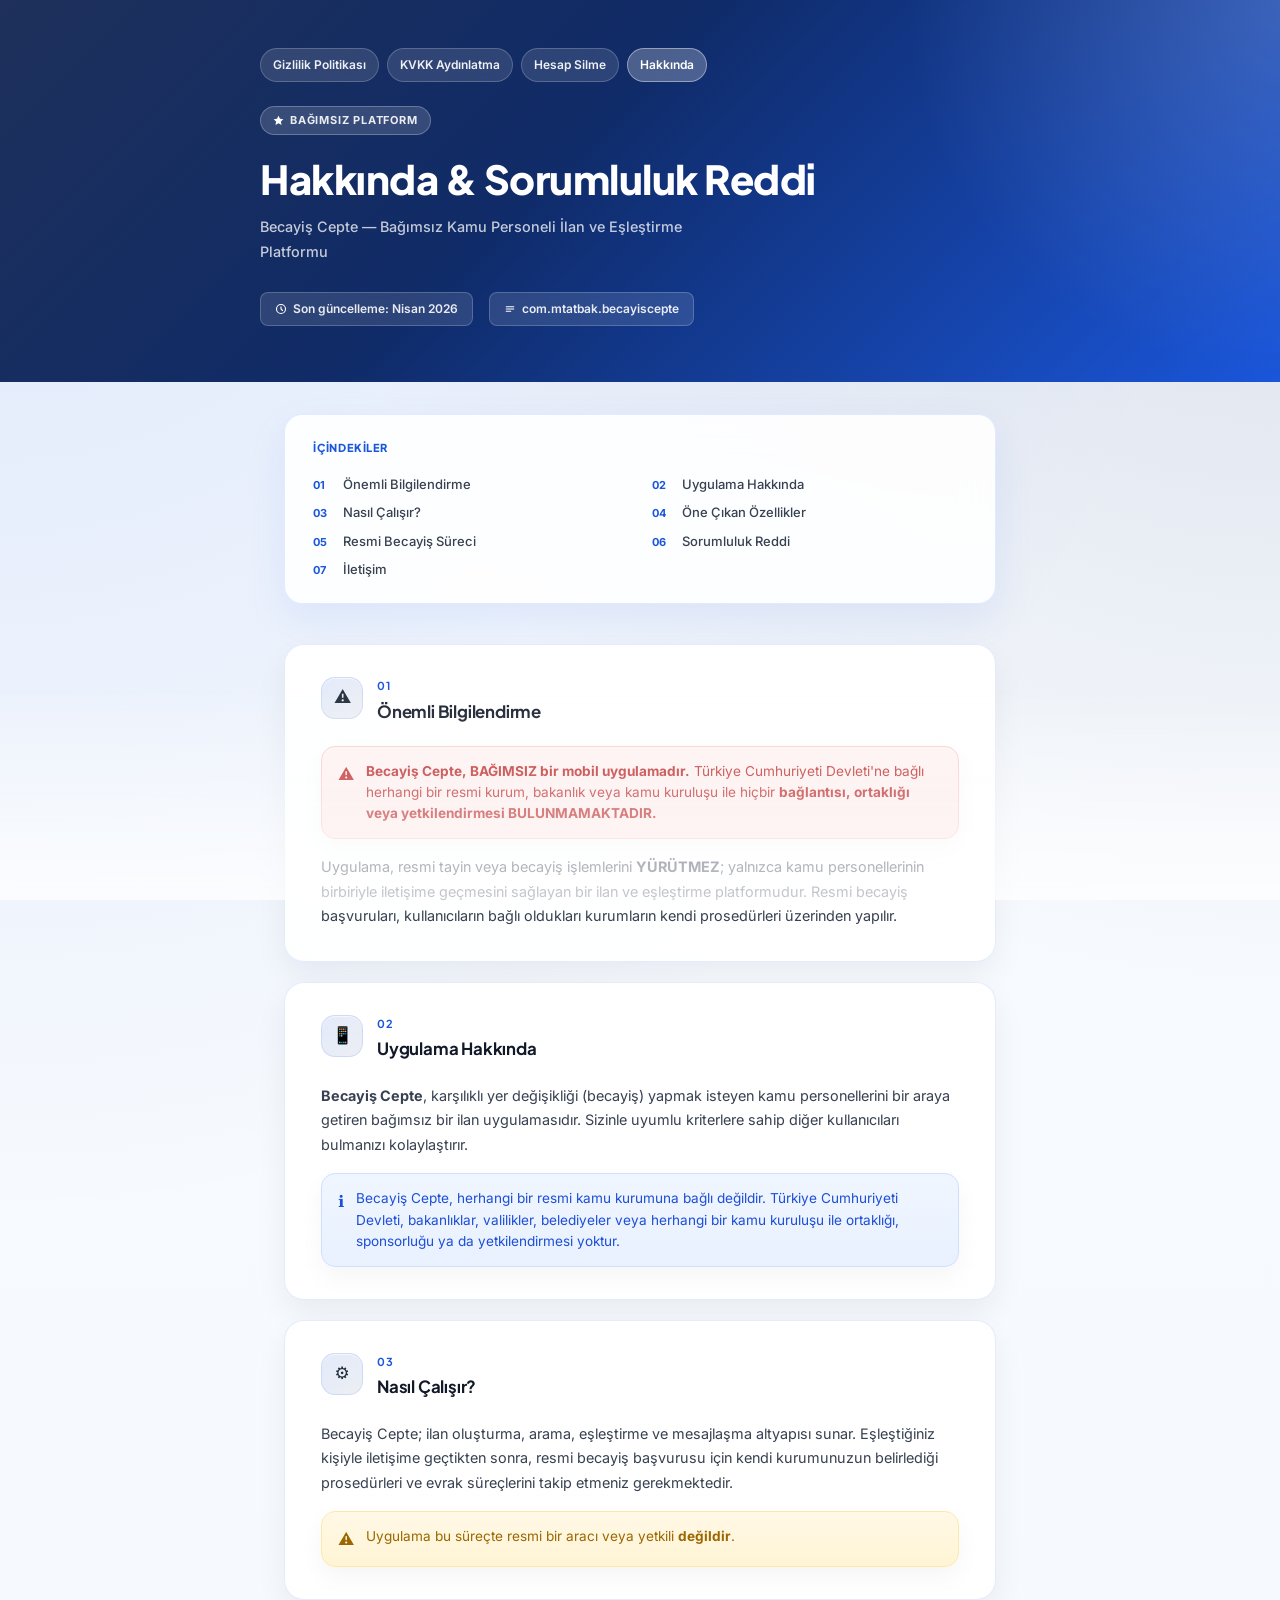
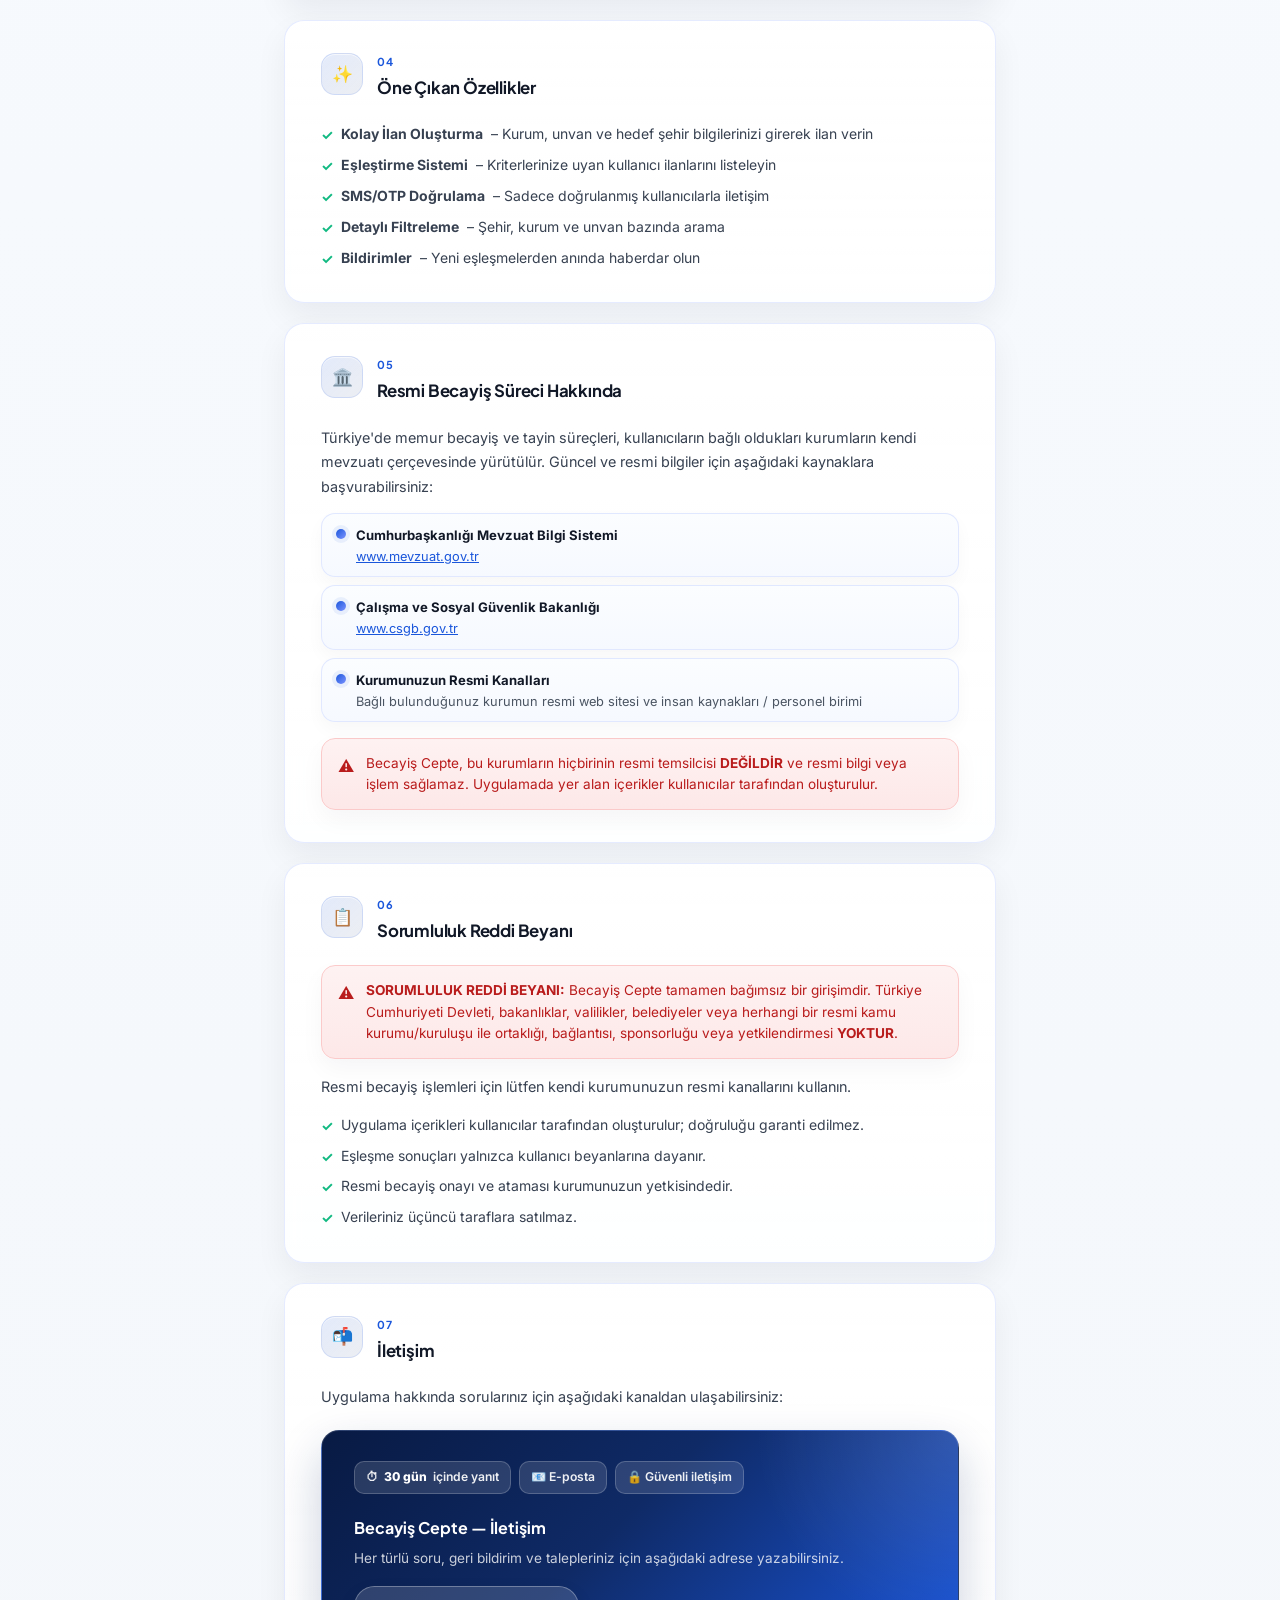
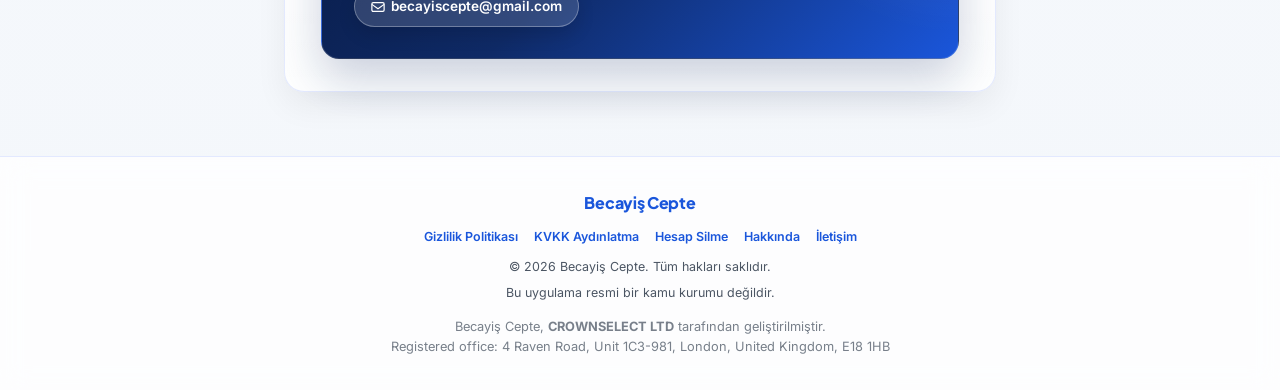
==== hakkinda.html @ 013dec69 "feat: add prominent disclaimer sections and new Hakkında page for Google Play policy compliance Agen" ====
<!DOCTYPE html>
<html lang="tr">
<head>
  <meta charset="UTF-8" />
  <meta name="viewport" content="width=device-width, initial-scale=1.0" />
  <meta name="theme-color" content="#0F2A66" />
  <title>Hakkında & Sorumluluk Reddi | Becayiş Cepte</title>
  <meta name="description" content="Becayiş Cepte bağımsız bir ilan ve eşleştirme platformudur. Hiçbir resmi kamu kurumu veya bakanlıkla bağlantısı bulunmamaktadır." />
  <link rel="preconnect" href="https://fonts.googleapis.com" />
  <link rel="preconnect" href="https://fonts.gstatic.com" crossorigin />
  <link href="https://fonts.googleapis.com/css2?family=Inter:wght@400;500;600;700;800&family=Plus+Jakarta+Sans:wght@500;600;700;800&display=swap" rel="stylesheet" />
  <link rel="icon" href="/favicon.svg" type="image/svg+xml" />
  <link rel="stylesheet" href="/style.css" />
</head>
<body>

  <header>
    <div class="header-inner">
      <nav class="topnav" aria-label="Sayfalar">
        <a href="/gizlilik">Gizlilik Politikası</a>
        <a href="/kvkk">KVKK Aydınlatma</a>
        <a href="/hesap-sil">Hesap Silme</a>
        <a href="/hakkinda" class="active">Hakkında</a>
      </nav>
      <div class="badge">
        <svg width="11" height="11" viewBox="0 0 16 16" fill="none"><path d="M8 1L10.2 5.5L15 6.2L11.5 9.6L12.4 14.4L8 12L3.6 14.4L4.5 9.6L1 6.2L5.8 5.5L8 1Z" fill="white"/></svg>
        Bağımsız Platform
      </div>
      <h1>Hakkında &amp; Sorumluluk Reddi</h1>
      <p class="header-sub">Becayiş Cepte — Bağımsız Kamu Personeli İlan ve Eşleştirme Platformu</p>
      <div class="header-meta">
        <div class="meta-chip">
          <svg width="12" height="12" viewBox="0 0 16 16" fill="none"><circle cx="8" cy="8" r="6" stroke="white" stroke-width="1.5"/><path d="M8 5v3l2 2" stroke="white" stroke-width="1.5" stroke-linecap="round"/></svg>
          Son güncelleme: Nisan 2026
        </div>
        <div class="meta-chip">
          <svg width="12" height="12" viewBox="0 0 16 16" fill="none"><path d="M3 8h10M3 5h10M3 11h6" stroke="white" stroke-width="1.5" stroke-linecap="round"/></svg>
          com.mtatbak.becayiscepte
        </div>
      </div>
    </div>
  </header>

  <div class="toc-wrap">
    <nav class="toc" aria-label="İçindekiler">
      <div class="toc-title">İçindekiler</div>
      <ol>
        <li><a href="#h-1">Önemli Bilgilendirme</a></li>
        <li><a href="#h-2">Uygulama Hakkında</a></li>
        <li><a href="#h-3">Nasıl Çalışır?</a></li>
        <li><a href="#h-4">Öne Çıkan Özellikler</a></li>
        <li><a href="#h-5">Resmi Becayiş Süreci</a></li>
        <li><a href="#h-6">Sorumluluk Reddi</a></li>
        <li><a href="#h-7">İletişim</a></li>
      </ol>
    </nav>
  </div>

  <main>

    <section class="section section-warning" id="h-1">
      <div class="section-header">
        <div class="section-icon">⚠️</div>
        <div class="section-title-group">
          <div class="section-num">01</div>
          <h2>Önemli Bilgilendirme</h2>
        </div>
      </div>
      <div class="callout callout-error">
        <span class="callout-icon">⚠️</span>
        <span>
          <strong>Becayiş Cepte, BAĞIMSIZ bir mobil uygulamadır.</strong> Türkiye Cumhuriyeti Devleti'ne bağlı herhangi bir resmi kurum, bakanlık veya kamu kuruluşu ile hiçbir <strong>bağlantısı, ortaklığı veya yetkilendirmesi BULUNMAMAKTADIR.</strong>
        </span>
      </div>
      <p style="margin-top:1rem;">
        Uygulama, resmi tayin veya becayiş işlemlerini <strong>YÜRÜTMEZ</strong>; yalnızca kamu personellerinin birbiriyle iletişime geçmesini sağlayan bir ilan ve eşleştirme platformudur. Resmi becayiş başvuruları, kullanıcıların bağlı oldukları kurumların kendi prosedürleri üzerinden yapılır.
      </p>
    </section>

    <section class="section" id="h-2">
      <div class="section-header">
        <div class="section-icon">📱</div>
        <div class="section-title-group">
          <div class="section-num">02</div>
          <h2>Uygulama Hakkında</h2>
        </div>
      </div>
      <p>
        <strong>Becayiş Cepte</strong>, karşılıklı yer değişikliği (becayiş) yapmak isteyen kamu personellerini bir araya getiren bağımsız bir ilan uygulamasıdır. Sizinle uyumlu kriterlere sahip diğer kullanıcıları bulmanızı kolaylaştırır.
      </p>
      <div class="callout callout-info">
        <span class="callout-icon">ℹ️</span>
        <span>Becayiş Cepte, herhangi bir resmi kamu kurumuna bağlı değildir. Türkiye Cumhuriyeti Devleti, bakanlıklar, valilikler, belediyeler veya herhangi bir kamu kuruluşu ile ortaklığı, sponsorluğu ya da yetkilendirmesi yoktur.</span>
      </div>
    </section>

    <section class="section" id="h-3">
      <div class="section-header">
        <div class="section-icon">⚙️</div>
        <div class="section-title-group">
          <div class="section-num">03</div>
          <h2>Nasıl Çalışır?</h2>
        </div>
      </div>
      <p>
        Becayiş Cepte; ilan oluşturma, arama, eşleştirme ve mesajlaşma altyapısı sunar. Eşleştiğiniz kişiyle iletişime geçtikten sonra, resmi becayiş başvurusu için kendi kurumunuzun belirlediği prosedürleri ve evrak süreçlerini takip etmeniz gerekmektedir.
      </p>
      <div class="callout callout-amber">
        <span class="callout-icon">⚠️</span>
        <span>Uygulama bu süreçte resmi bir aracı veya yetkili <strong>değildir</strong>.</span>
      </div>
    </section>

    <section class="section" id="h-4">
      <div class="section-header">
        <div class="section-icon">✨</div>
        <div class="section-title-group">
          <div class="section-num">04</div>
          <h2>Öne Çıkan Özellikler</h2>
        </div>
      </div>
      <ul class="check-list">
        <li><strong>Kolay İlan Oluşturma</strong> – Kurum, unvan ve hedef şehir bilgilerinizi girerek ilan verin</li>
        <li><strong>Eşleştirme Sistemi</strong> – Kriterlerinize uyan kullanıcı ilanlarını listeleyin</li>
        <li><strong>SMS/OTP Doğrulama</strong> – Sadece doğrulanmış kullanıcılarla iletişim</li>
        <li><strong>Detaylı Filtreleme</strong> – Şehir, kurum ve unvan bazında arama</li>
        <li><strong>Bildirimler</strong> – Yeni eşleşmelerden anında haberdar olun</li>
      </ul>
    </section>

    <section class="section" id="h-5">
      <div class="section-header">
        <div class="section-icon">🏛️</div>
        <div class="section-title-group">
          <div class="section-num">05</div>
          <h2>Resmi Becayiş Süreci Hakkında</h2>
        </div>
      </div>
      <p>
        Türkiye'de memur becayiş ve tayin süreçleri, kullanıcıların bağlı oldukları kurumların kendi mevzuatı çerçevesinde yürütülür. Güncel ve resmi bilgiler için aşağıdaki kaynaklara başvurabilirsiniz:
      </p>
      <div class="data-grid">
        <div class="data-row">
          <div class="data-dot"></div>
          <div>
            <div class="data-label">Cumhurbaşkanlığı Mevzuat Bilgi Sistemi</div>
            <div class="data-desc"><a href="https://www.mevzuat.gov.tr" target="_blank" rel="noopener noreferrer" style="color:var(--primary);">www.mevzuat.gov.tr</a></div>
          </div>
        </div>
        <div class="data-row">
          <div class="data-dot"></div>
          <div>
            <div class="data-label">Çalışma ve Sosyal Güvenlik Bakanlığı</div>
            <div class="data-desc"><a href="https://www.csgb.gov.tr" target="_blank" rel="noopener noreferrer" style="color:var(--primary);">www.csgb.gov.tr</a></div>
          </div>
        </div>
        <div class="data-row">
          <div class="data-dot"></div>
          <div>
            <div class="data-label">Kurumunuzun Resmi Kanalları</div>
            <div class="data-desc">Bağlı bulunduğunuz kurumun resmi web sitesi ve insan kaynakları / personel birimi</div>
          </div>
        </div>
      </div>
      <div class="callout callout-error">
        <span class="callout-icon">⚠️</span>
        <span>Becayiş Cepte, bu kurumların hiçbirinin resmi temsilcisi <strong>DEĞİLDİR</strong> ve resmi bilgi veya işlem sağlamaz. Uygulamada yer alan içerikler kullanıcılar tarafından oluşturulur.</span>
      </div>
    </section>

    <section class="section" id="h-6">
      <div class="section-header">
        <div class="section-icon">📋</div>
        <div class="section-title-group">
          <div class="section-num">06</div>
          <h2>Sorumluluk Reddi Beyanı</h2>
        </div>
      </div>
      <div class="callout callout-error">
        <span class="callout-icon">⚠️</span>
        <span>
          <strong>SORUMLULUK REDDİ BEYANI:</strong> Becayiş Cepte tamamen bağımsız bir girişimdir. Türkiye Cumhuriyeti Devleti, bakanlıklar, valilikler, belediyeler veya herhangi bir resmi kamu kurumu/kuruluşu ile ortaklığı, bağlantısı, sponsorluğu veya yetkilendirmesi <strong>YOKTUR</strong>.
        </span>
      </div>
      <p style="margin-top:1rem;">
        Resmi becayiş işlemleri için lütfen kendi kurumunuzun resmi kanallarını kullanın.
      </p>
      <ul class="check-list" style="margin-top:0.75rem;">
        <li>Uygulama içerikleri kullanıcılar tarafından oluşturulur; doğruluğu garanti edilmez.</li>
        <li>Eşleşme sonuçları yalnızca kullanıcı beyanlarına dayanır.</li>
        <li>Resmi becayiş onayı ve ataması kurumunuzun yetkisindedir.</li>
        <li>Verileriniz üçüncü taraflara satılmaz.</li>
      </ul>
    </section>

    <section class="section" id="h-7">
      <div class="section-header">
        <div class="section-icon">📬</div>
        <div class="section-title-group">
          <div class="section-num">07</div>
          <h2>İletişim</h2>
        </div>
      </div>
      <p>
        Uygulama hakkında sorularınız için aşağıdaki kanaldan ulaşabilirsiniz:
      </p>
      <div class="contact-card">
        <div class="contact-stats">
          <div class="contact-stat">⏱ <span class="stat-val">30 gün</span> içinde yanıt</div>
          <div class="contact-stat">📧 E-posta</div>
          <div class="contact-stat">🔒 Güvenli iletişim</div>
        </div>
        <h3>Becayiş Cepte — İletişim</h3>
        <p>Her türlü soru, geri bildirim ve talepleriniz için aşağıdaki adrese yazabilirsiniz.</p>
        <a class="contact-link" href="mailto:becayiscepte@gmail.com">
          <svg width="14" height="14" viewBox="0 0 16 16" fill="none"><rect x="1" y="3" width="14" height="10" rx="1.5" stroke="white" stroke-width="1.4"/><path d="M1 5l7 5 7-5" stroke="white" stroke-width="1.4"/></svg>
          becayiscepte@gmail.com
        </a>
      </div>
    </section>

  </main>

  <footer>
    <div class="footer-inner">
      <div class="footer-logo">Becayiş Cepte</div>
      <div class="footer-links">
        <a href="/gizlilik">Gizlilik Politikası</a>
        <a href="/kvkk">KVKK Aydınlatma</a>
        <a href="/hesap-sil">Hesap Silme</a>
        <a href="/hakkinda">Hakkında</a>
        <a href="mailto:becayiscepte@gmail.com">İletişim</a>
      </div>
      <p>© 2026 Becayiş Cepte. Tüm hakları saklıdır.</p>
      <p style="margin-top:4px;">Bu uygulama resmi bir kamu kurumu değildir.</p>
      <p style="margin-top:14px; font-size:0.8rem; opacity:0.75; line-height:1.6;">
        Becayiş Cepte, <strong style="opacity:1;">CROWNSELECT LTD</strong> tarafından geliştirilmiştir.<br/>
        Registered office: 4 Raven Road, Unit 1C3-981, London, United Kingdom, E18 1HB
      </p>
    </div>
  </footer>

</body>
</html>
---- style.css ----
/* Becayiş Cepte — Yasal sayfalar paylaşımlı stiller */
*, *::before, *::after {
  box-sizing: border-box;
  margin: 0;
  padding: 0;
}

:root {
  --primary:        #1A56DB;
  --primary-light:  #EBF2FF;
  --primary-soft:   #EEF2FF;
  --primary-border: #E0E7FF;
  --primary-dark:   #0F2A66;
  --gray-50:  #F9FAFB;
  --gray-100: #F3F4F6;
  --gray-200: #E5E7EB;
  --gray-300: #D1D5DB;
  --gray-600: #4B5563;
  --gray-700: #374151;
  --gray-800: #1F2937;
  --gray-900: #111827;
  --success:  #10B981;
  --amber:    #F59E0B;
  --error:    #EF4444;
  --white:    #FFFFFF;
}

html { scroll-behavior: smooth; }

body {
  font-family: 'Inter', system-ui, -apple-system, sans-serif;
  background:
    radial-gradient(circle at top left, rgba(26, 86, 219, 0.12), transparent 32%),
    radial-gradient(circle at top right, rgba(15, 42, 102, 0.14), transparent 26%),
    linear-gradient(180deg, #f8fbff 0%, #f4f7fb 100%);
  color: var(--gray-800);
  line-height: 1.7;
  font-size: 15px;
  position: relative;
  overflow-x: hidden;
}

body::before {
  content: "";
  position: fixed;
  inset: 0;
  pointer-events: none;
  background-image:
    linear-gradient(rgba(255,255,255,0.45) 1px, transparent 1px),
    linear-gradient(90deg, rgba(255,255,255,0.35) 1px, transparent 1px);
  background-size: 28px 28px;
  mask-image: linear-gradient(180deg, rgba(0,0,0,0.4), rgba(0,0,0,0.08));
  opacity: 0.35;
}

body::after {
  content: "";
  position: fixed;
  inset: auto 0 0 0;
  height: 220px;
  pointer-events: none;
  background: linear-gradient(180deg, rgba(255,255,255,0), rgba(255,255,255,0.72));
}

h1, h2, h3, .footer-logo, .toc-title, .section-num {
  font-family: 'Plus Jakarta Sans', 'Inter', system-ui, sans-serif;
}

/* HEADER */
header {
  background:
    radial-gradient(circle at top right, rgba(255,255,255,0.16), transparent 28%),
    linear-gradient(135deg, #0b1f4d 0%, var(--primary-dark) 42%, var(--primary) 100%);
  color: var(--white);
  padding: 0 1.5rem;
  position: relative;
  overflow: hidden;
}

header::before {
  content: "";
  position: absolute;
  inset: 0;
  background: linear-gradient(135deg, rgba(255,255,255,0.08), transparent 45%);
  pointer-events: none;
}

.header-inner {
  max-width: 760px;
  margin: 0 auto;
  padding: 3rem 0 3.5rem;
  position: relative;
  z-index: 1;
}

.badge {
  display: inline-flex;
  align-items: center;
  gap: 6px;
  background: rgba(255,255,255,0.15);
  border: 1px solid rgba(255,255,255,0.25);
  color: rgba(255,255,255,0.9);
  font-size: 11px;
  font-weight: 700;
  letter-spacing: 0.8px;
  text-transform: uppercase;
  padding: 4px 12px;
  border-radius: 999px;
  margin-bottom: 1.25rem;
  backdrop-filter: blur(10px);
}

header h1 {
  font-size: clamp(1.75rem, 4vw, 2.5rem);
  font-weight: 800;
  letter-spacing: -0.5px;
  line-height: 1.2;
  margin-bottom: 0.75rem;
}

.header-sub {
  color: rgba(255,255,255,0.75);
  font-size: 0.9rem;
  font-weight: 500;
  max-width: 54ch;
}

.header-meta {
  margin-top: 1.75rem;
  display: flex;
  flex-wrap: wrap;
  gap: 1rem;
}

.meta-chip {
  display: flex;
  align-items: center;
  gap: 6px;
  background: rgba(255,255,255,0.12);
  border: 1px solid rgba(255,255,255,0.2);
  border-radius: 8px;
  padding: 6px 14px;
  font-size: 12px;
  font-weight: 600;
  color: rgba(255,255,255,0.9);
  backdrop-filter: blur(10px);
}

/* TOP NAV */
.topnav {
  display: flex;
  flex-wrap: wrap;
  gap: 8px;
  margin-bottom: 1.5rem;
}

.topnav a {
  display: inline-flex;
  align-items: center;
  gap: 6px;
  background: rgba(255,255,255,0.12);
  border: 1px solid rgba(255,255,255,0.2);
  color: rgba(255,255,255,0.92);
  text-decoration: none;
  font-size: 12px;
  font-weight: 600;
  padding: 6px 12px;
  border-radius: 999px;
  backdrop-filter: blur(10px);
  transition: background 0.15s;
}

.topnav a:hover { background: rgba(255,255,255,0.22); }
.topnav a.active {
  background: rgba(255,255,255,0.25);
  border-color: rgba(255,255,255,0.4);
  color: var(--white);
}

/* TOC */
.toc-wrap {
  max-width: 760px;
  margin: 2rem auto 0;
  padding: 0 1.5rem;
}

.toc {
  background: rgba(255,255,255,0.9);
  border: 1px solid rgba(224,231,255,0.9);
  border-radius: 18px;
  padding: 1.45rem 1.75rem;
  box-shadow: 0 16px 40px rgba(26,86,219,0.08);
  backdrop-filter: blur(16px);
}

.toc-title {
  font-size: 11px;
  font-weight: 800;
  letter-spacing: 0.8px;
  text-transform: uppercase;
  color: var(--primary);
  margin-bottom: 1rem;
}

.toc ol {
  list-style: none;
  display: grid;
  grid-template-columns: repeat(auto-fill, minmax(220px, 1fr));
  gap: 6px 1.5rem;
  counter-reset: toc;
}

.toc ol li {
  counter-increment: toc;
  display: flex;
  align-items: baseline;
  gap: 8px;
}

.toc ol li::before {
  content: counter(toc, decimal-leading-zero);
  font-size: 11px;
  font-weight: 700;
  color: var(--primary);
  min-width: 22px;
}

.toc a {
  color: var(--gray-700);
  text-decoration: none;
  font-size: 13px;
  font-weight: 500;
  transition: color 0.15s;
}

.toc a:hover {
  color: var(--primary);
  text-decoration: underline;
  text-underline-offset: 3px;
}

/* MAIN */
main {
  max-width: 760px;
  margin: 2.5rem auto 4rem;
  padding: 0 1.5rem;
}

/* SECTION */
.section {
  background: linear-gradient(180deg, rgba(255,255,255,0.96), rgba(255,255,255,0.9));
  border: 1px solid rgba(224,231,255,0.82);
  border-radius: 20px;
  padding: 2rem 2.25rem;
  margin-bottom: 1.25rem;
  box-shadow: 0 14px 32px rgba(17,24,39,0.06);
  transition: transform 0.2s ease, box-shadow 0.2s ease, border-color 0.2s ease;
  backdrop-filter: blur(8px);
}

.section:hover {
  transform: translateY(-2px);
  box-shadow: 0 18px 40px rgba(26,86,219,0.1);
  border-color: rgba(170, 184, 255, 0.9);
}

.section-header {
  display: flex;
  align-items: flex-start;
  gap: 14px;
  margin-bottom: 1.25rem;
}

.section-icon {
  flex-shrink: 0;
  width: 42px;
  height: 42px;
  background: linear-gradient(135deg, rgba(26,86,219,0.12), rgba(15,42,102,0.08));
  border: 1px solid rgba(26,86,219,0.12);
  border-radius: 14px;
  display: flex;
  align-items: center;
  justify-content: center;
  font-size: 17px;
  box-shadow: inset 0 1px 0 rgba(255,255,255,0.6);
}

.section-title-group { flex: 1; }

.section-num {
  font-size: 11px;
  font-weight: 700;
  letter-spacing: 0.6px;
  text-transform: uppercase;
  color: var(--primary);
  margin-bottom: 2px;
}

.section h2 {
  font-size: 1.05rem;
  font-weight: 700;
  color: var(--gray-900);
  letter-spacing: -0.2px;
}

.section p {
  color: var(--gray-700);
  margin-bottom: 0.85rem;
  font-size: 0.9rem;
}

.section p:last-child { margin-bottom: 0; }

.section h3 {
  font-size: 0.95rem;
  font-weight: 700;
  color: var(--gray-900);
  margin-top: 1rem;
  margin-bottom: 0.5rem;
}

/* DATA TABLE */
.data-grid {
  display: grid;
  gap: 8px;
  margin-top: 0.5rem;
  margin-bottom: 1rem;
}

.data-row {
  display: flex;
  align-items: flex-start;
  gap: 10px;
  background: linear-gradient(180deg, #fbfdff, #f6f9ff);
  border: 1px solid rgba(224,231,255,0.95);
  border-radius: 14px;
  padding: 10px 14px;
  box-shadow: 0 8px 18px rgba(17,24,39,0.03);
}

.data-dot {
  width: 10px;
  height: 10px;
  border-radius: 50%;
  background: linear-gradient(135deg, var(--primary), #7c93ff);
  margin-top: 5px;
  flex-shrink: 0;
  box-shadow: 0 0 0 4px rgba(26,86,219,0.08);
}

.data-label {
  font-size: 0.82rem;
  font-weight: 700;
  color: var(--gray-900);
  margin-bottom: 1px;
}

.data-desc {
  font-size: 0.8rem;
  color: var(--gray-600);
  line-height: 1.5;
}

/* CALLOUT */
.callout {
  display: flex;
  gap: 12px;
  padding: 14px 16px;
  border-radius: 14px;
  margin-top: 1rem;
  font-size: 0.85rem;
  line-height: 1.55;
  box-shadow: 0 10px 24px rgba(17,24,39,0.04);
}

.callout-info {
  background: linear-gradient(180deg, #eff6ff, #e9f1ff);
  border: 1px solid #cfe0ff;
  color: #1d4ed8;
}

.callout-success {
  background: linear-gradient(180deg, #ecfdf5, #e3fbef);
  border: 1px solid #c7f5de;
  color: #047857;
}

.callout-amber {
  background: linear-gradient(180deg, #fff8e6, #fff4d4);
  border: 1px solid #fde8ab;
  color: #9a6700;
}

.callout-error {
  background: linear-gradient(180deg, #fef2f2, #fde8e8);
  border: 1px solid #fbcaca;
  color: #b91c1c;
}

.callout-icon { font-size: 16px; flex-shrink: 0; margin-top: 1px; }
.callout strong { font-weight: 700; }

/* CHECK LIST */
ul.check-list {
  list-style: none;
  margin-top: 0.5rem;
  display: flex;
  flex-direction: column;
  gap: 6px;
}

ul.check-list li {
  display: flex;
  align-items: flex-start;
  gap: 8px;
  font-size: 0.875rem;
  color: var(--gray-700);
}

ul.check-list li::before {
  content: "✓";
  font-weight: 700;
  color: var(--success);
  flex-shrink: 0;
  margin-top: 1px;
}

/* CROSS LIST (silinen veriler için) */
ul.cross-list {
  list-style: none;
  margin-top: 0.5rem;
  display: flex;
  flex-direction: column;
  gap: 6px;
}

ul.cross-list li {
  display: flex;
  align-items: flex-start;
  gap: 8px;
  font-size: 0.875rem;
  color: var(--gray-700);
}

ul.cross-list li::before {
  content: "✗";
  font-weight: 700;
  color: var(--error);
  flex-shrink: 0;
  margin-top: 1px;
}

/* RIGHT LIST */
.right-list {
  list-style: none;
  display: flex;
  flex-direction: column;
  gap: 8px;
  margin-top: 0.5rem;
}

.right-list li {
  display: flex;
  align-items: flex-start;
  gap: 10px;
  background: linear-gradient(180deg, #f5f7ff, #eef2ff);
  border: 1px solid rgba(224,231,255,0.92);
  border-radius: 14px;
  padding: 10px 14px;
  font-size: 0.85rem;
  color: var(--gray-800);
  box-shadow: 0 8px 18px rgba(17,24,39,0.03);
}

.right-list li span.icon {
  font-size: 15px;
  flex-shrink: 0;
  margin-top: 1px;
}

/* STEP LIST */
.steps {
  display: flex;
  flex-direction: column;
  gap: 12px;
  margin: 0.75rem 0 1rem;
  counter-reset: step;
}

.step {
  display: flex;
  gap: 14px;
  background: linear-gradient(180deg, #fbfdff, #f6f9ff);
  border: 1px solid rgba(224,231,255,0.95);
  border-radius: 14px;
  padding: 14px 16px;
  box-shadow: 0 8px 18px rgba(17,24,39,0.03);
  counter-increment: step;
}

.step::before {
  content: counter(step);
  flex-shrink: 0;
  width: 28px;
  height: 28px;
  border-radius: 50%;
  background: linear-gradient(135deg, var(--primary), var(--primary-dark));
  color: var(--white);
  font-family: 'Plus Jakarta Sans', sans-serif;
  font-size: 13px;
  font-weight: 800;
  display: flex;
  align-items: center;
  justify-content: center;
  box-shadow: 0 6px 14px rgba(26,86,219,0.3);
}

.step-body { flex: 1; }
.step-title { font-size: 0.9rem; font-weight: 700; color: var(--gray-900); margin-bottom: 4px; }
.step-desc { font-size: 0.85rem; color: var(--gray-700); line-height: 1.55; }
.step-desc code {
  background: var(--gray-100);
  border: 1px solid var(--gray-200);
  border-radius: 6px;
  padding: 1px 6px;
  font-size: 0.78rem;
  color: var(--gray-900);
  font-family: 'JetBrains Mono', 'SF Mono', Consolas, monospace;
}

/* CONTACT CARD */
.contact-card {
  background:
    radial-gradient(circle at top right, rgba(255,255,255,0.12), transparent 30%),
    linear-gradient(135deg, #081a43 0%, var(--primary-dark) 45%, var(--primary) 100%);
  border-radius: 18px;
  padding: 1.9rem 2rem;
  color: var(--white);
  margin-top: 1.25rem;
  box-shadow: 0 20px 46px rgba(15,42,102,0.22);
  border: 1px solid rgba(255,255,255,0.14);
}

.contact-stats {
  display: flex;
  flex-wrap: wrap;
  gap: 8px;
  margin-bottom: 1.25rem;
}

.contact-stat {
  display: flex;
  align-items: center;
  gap: 6px;
  background: rgba(255,255,255,0.13);
  border: 1px solid rgba(255,255,255,0.2);
  border-radius: 10px;
  padding: 5px 11px;
  font-size: 0.76rem;
  font-weight: 600;
  color: rgba(255,255,255,0.92);
}

.contact-stat .stat-val { color: #fff; font-weight: 800; }

.contact-card h3 {
  font-size: 1rem;
  font-weight: 700;
  margin-bottom: 0.4rem;
  color: var(--white);
}

.contact-card > p {
  font-size: 0.85rem;
  color: rgba(255,255,255,0.78);
  margin-bottom: 1rem;
}

.contact-tips {
  background: rgba(255,255,255,0.08);
  border: 1px solid rgba(255,255,255,0.13);
  border-radius: 12px;
  padding: 12px 14px;
  margin-bottom: 1.1rem;
}

.contact-tips-title {
  font-size: 0.72rem;
  font-weight: 800;
  color: rgba(255,255,255,0.55);
  text-transform: uppercase;
  letter-spacing: 0.7px;
  margin-bottom: 8px;
}

.contact-tips ul {
  list-style: none;
  display: flex;
  flex-direction: column;
  gap: 5px;
}

.contact-tips li {
  font-size: 0.8rem;
  color: rgba(255,255,255,0.82);
  display: flex;
  align-items: flex-start;
  gap: 7px;
  line-height: 1.45;
}

.contact-tips li::before {
  content: "›";
  font-size: 1rem;
  font-weight: 700;
  color: rgba(255,255,255,0.45);
  flex-shrink: 0;
  line-height: 1.3;
}

.contact-link {
  display: inline-flex;
  align-items: center;
  gap: 6px;
  background: rgba(255,255,255,0.15);
  border: 1px solid rgba(255,255,255,0.3);
  color: var(--white);
  text-decoration: none;
  font-size: 0.85rem;
  font-weight: 600;
  padding: 8px 16px;
  border-radius: 999px;
  transition: transform 0.15s, background 0.15s;
  box-shadow: 0 8px 18px rgba(0,0,0,0.12);
  max-width: 100%;
  overflow-wrap: anywhere;
}

.contact-link:hover {
  background: rgba(255,255,255,0.26);
  transform: translateY(-1px);
}

/* FOOTER */
footer {
  background: rgba(255,255,255,0.78);
  border-top: 1px solid rgba(224,231,255,0.9);
  padding: 2rem 1.5rem;
  text-align: center;
  backdrop-filter: blur(14px);
}

.footer-inner { max-width: 760px; margin: 0 auto; }

.footer-logo {
  font-size: 1rem;
  font-weight: 800;
  color: var(--primary);
  letter-spacing: -0.3px;
  margin-bottom: 0.4rem;
}

.footer-links {
  display: flex;
  justify-content: center;
  flex-wrap: wrap;
  gap: 8px 16px;
  margin: 0.6rem 0;
  font-size: 0.78rem;
}

.footer-links a {
  color: var(--primary);
  text-decoration: none;
  font-weight: 600;
}

.footer-links a:hover { text-decoration: underline; }

footer p { font-size: 0.78rem; color: var(--gray-600); }
footer a { color: var(--primary); text-decoration: none; }
footer a:hover { text-decoration: underline; }

/* RESPONSIVE */
@media (max-width: 900px) {
  .toc ol {
    grid-template-columns: 1fr 1fr;
    gap: 8px 1rem;
  }
  .section { padding: 1.8rem 1.6rem; }
}

@media (max-width: 680px) {
  .header-meta { gap: 0.6rem; }
  .meta-chip { width: 100%; justify-content: center; }
  .toc-wrap, main, footer { padding-left: 1rem; padding-right: 1rem; }
  .toc { padding: 1.25rem 1.1rem; }
  .toc ol { grid-template-columns: 1fr; }
  .section { padding: 1.45rem 1.15rem; border-radius: 16px; }
  .section-header { flex-direction: column; gap: 10px; }
  .callout, .data-row, .right-list li { border-radius: 12px; }
  .contact-card { padding: 1.5rem 1.1rem; }
  .contact-link { width: 100%; justify-content: center; }
  .topnav { width: 100%; }
  .topnav a { flex: 1; justify-content: center; }
}

@media (max-width: 420px) {
  body { font-size: 14px; }
  header h1 { font-size: 1.65rem; }
  .badge { font-size: 10px; padding: 4px 10px; }
}
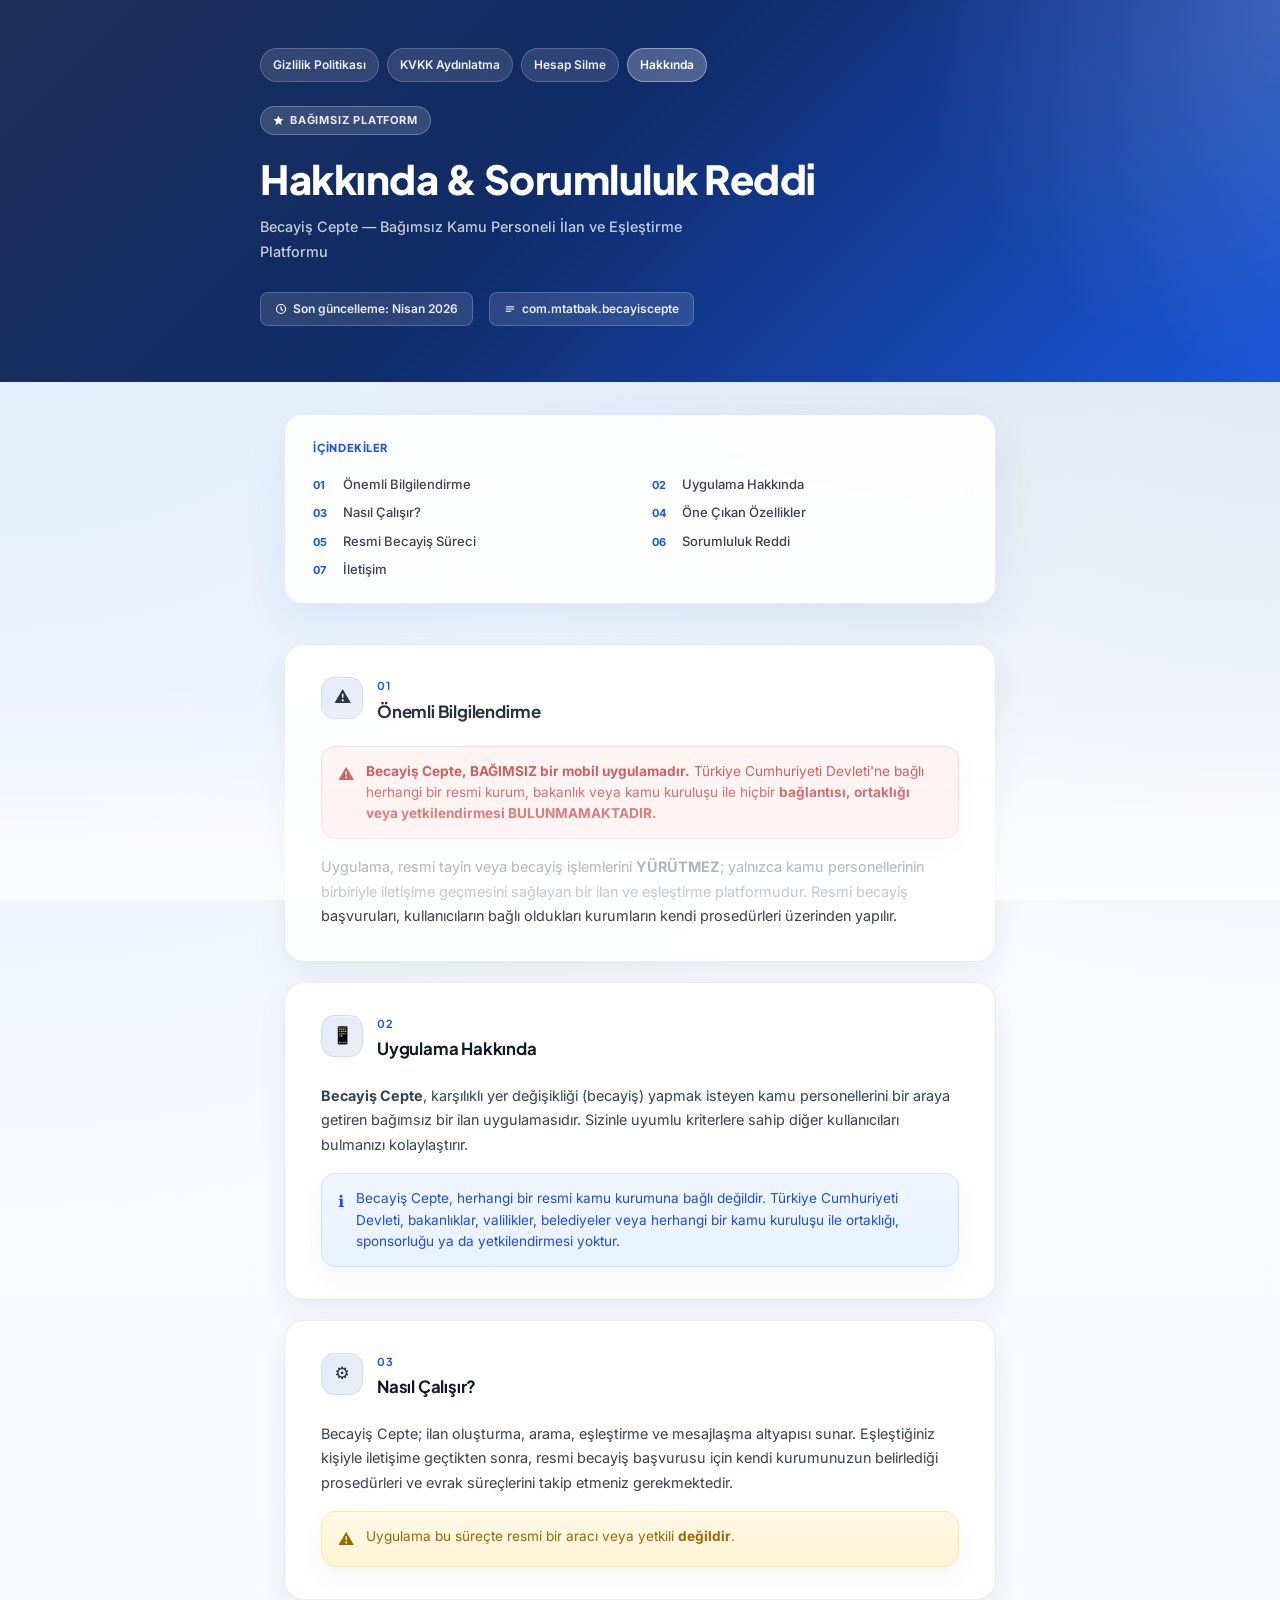
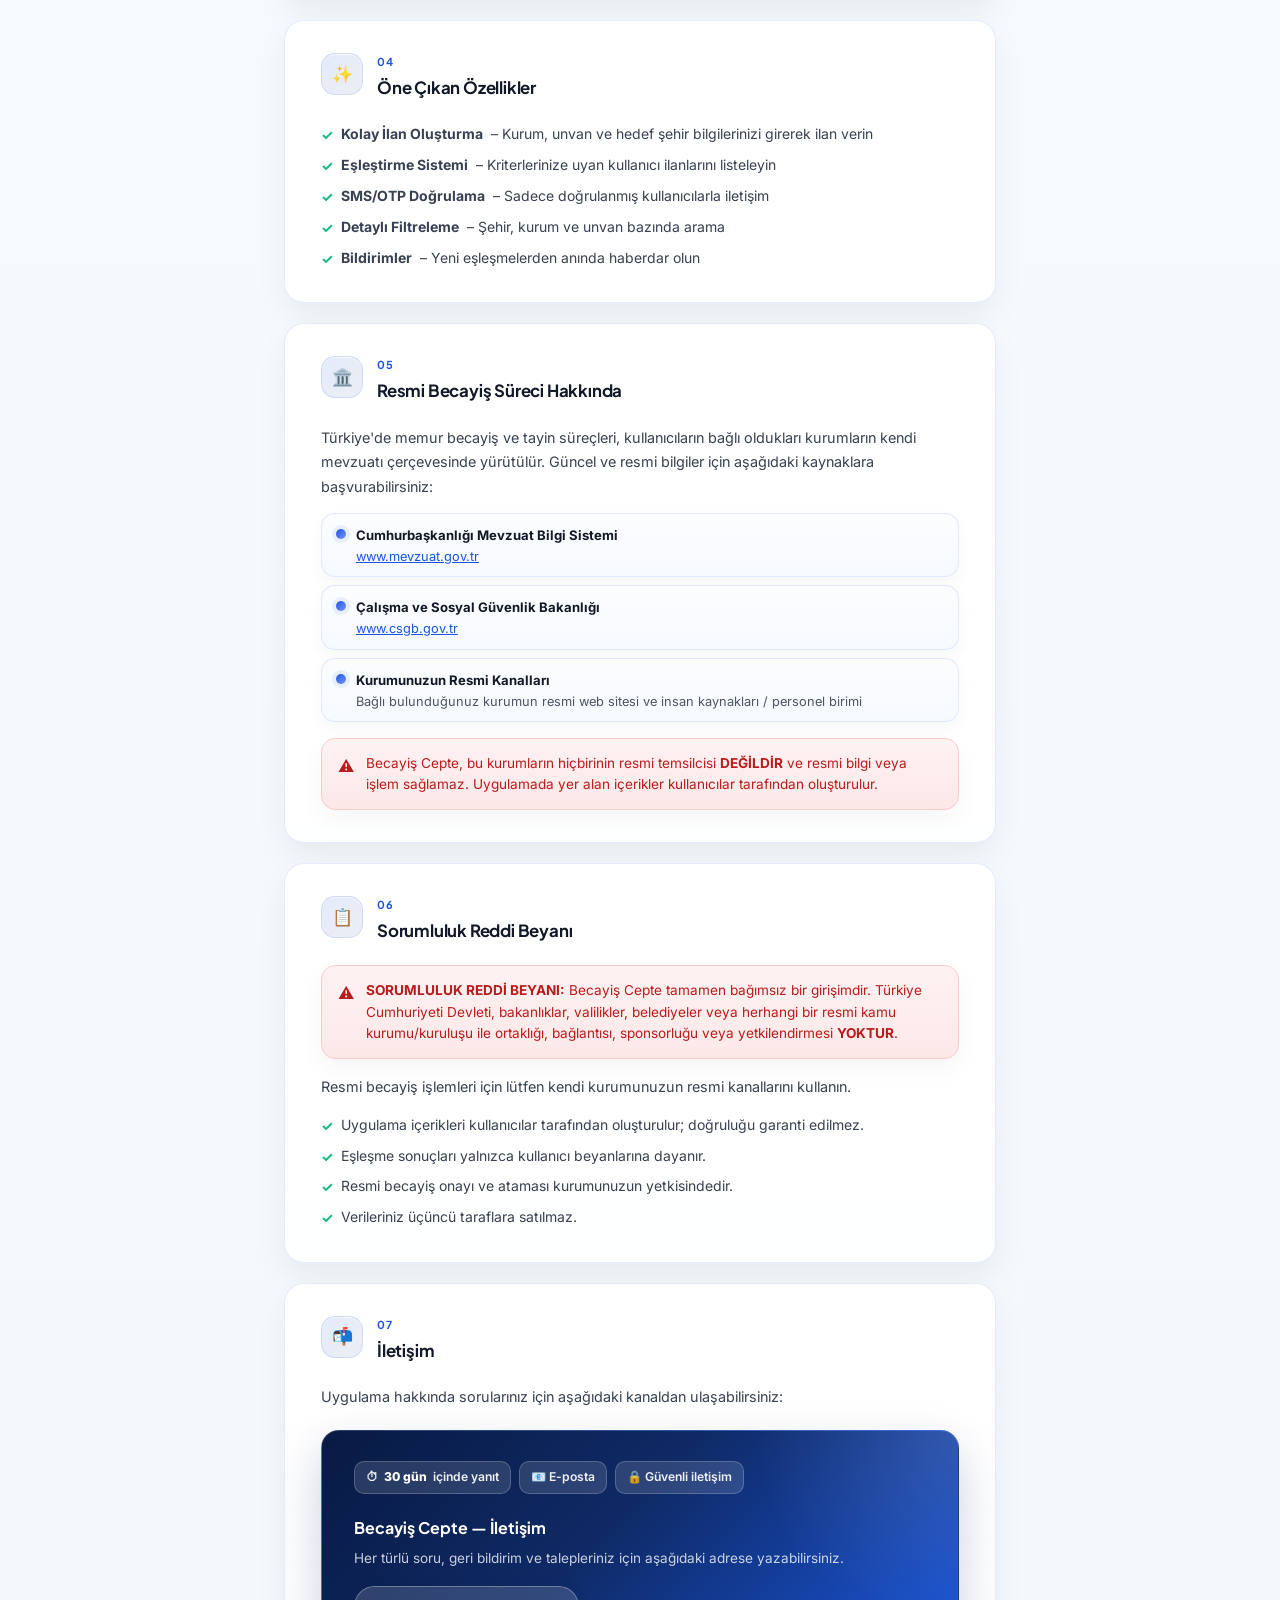
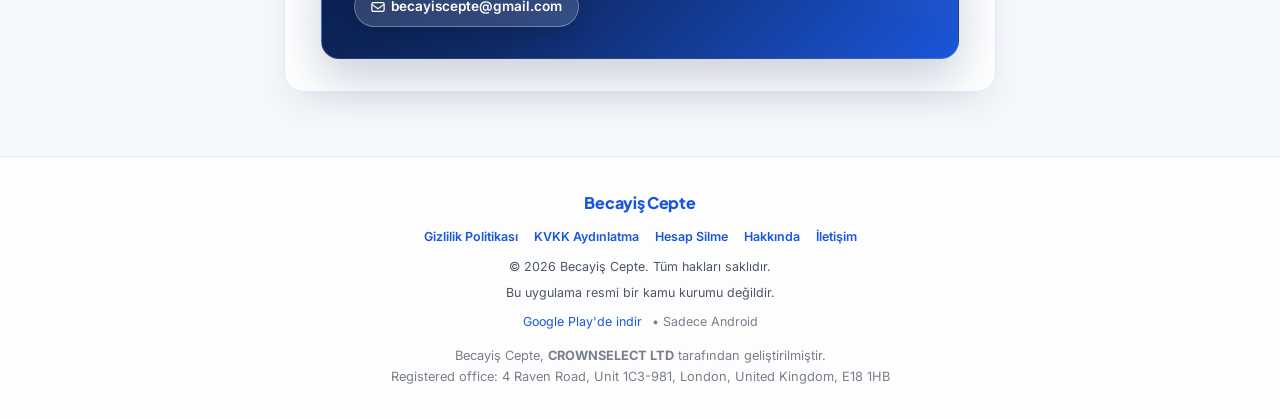
==== commit a32353fe: "Add Play Store link to footers Agent-Logs-Url: https://github.com/mtatbak/vercel_becayis/sessions/dc" ====
--- a/hakkinda.html
+++ b/hakkinda.html
@@ -233,6 +233,10 @@
       </div>
       <p>© 2026 Becayiş Cepte. Tüm hakları saklıdır.</p>
       <p style="margin-top:4px;">Bu uygulama resmi bir kamu kurumu değildir.</p>
+      <p style="margin-top:8px;">
+        <a href="https://play.google.com/store/apps/details?id=com.mtatbak.becayiscepte" target="_blank" rel="noopener noreferrer">Google Play'de indir</a>
+        <span style="margin-left:6px; opacity:0.75;">• Sadece Android</span>
+      </p>
       <p style="margin-top:14px; font-size:0.8rem; opacity:0.75; line-height:1.6;">
         Becayiş Cepte, <strong style="opacity:1;">CROWNSELECT LTD</strong> tarafından geliştirilmiştir.<br/>
         Registered office: 4 Raven Road, Unit 1C3-981, London, United Kingdom, E18 1HB
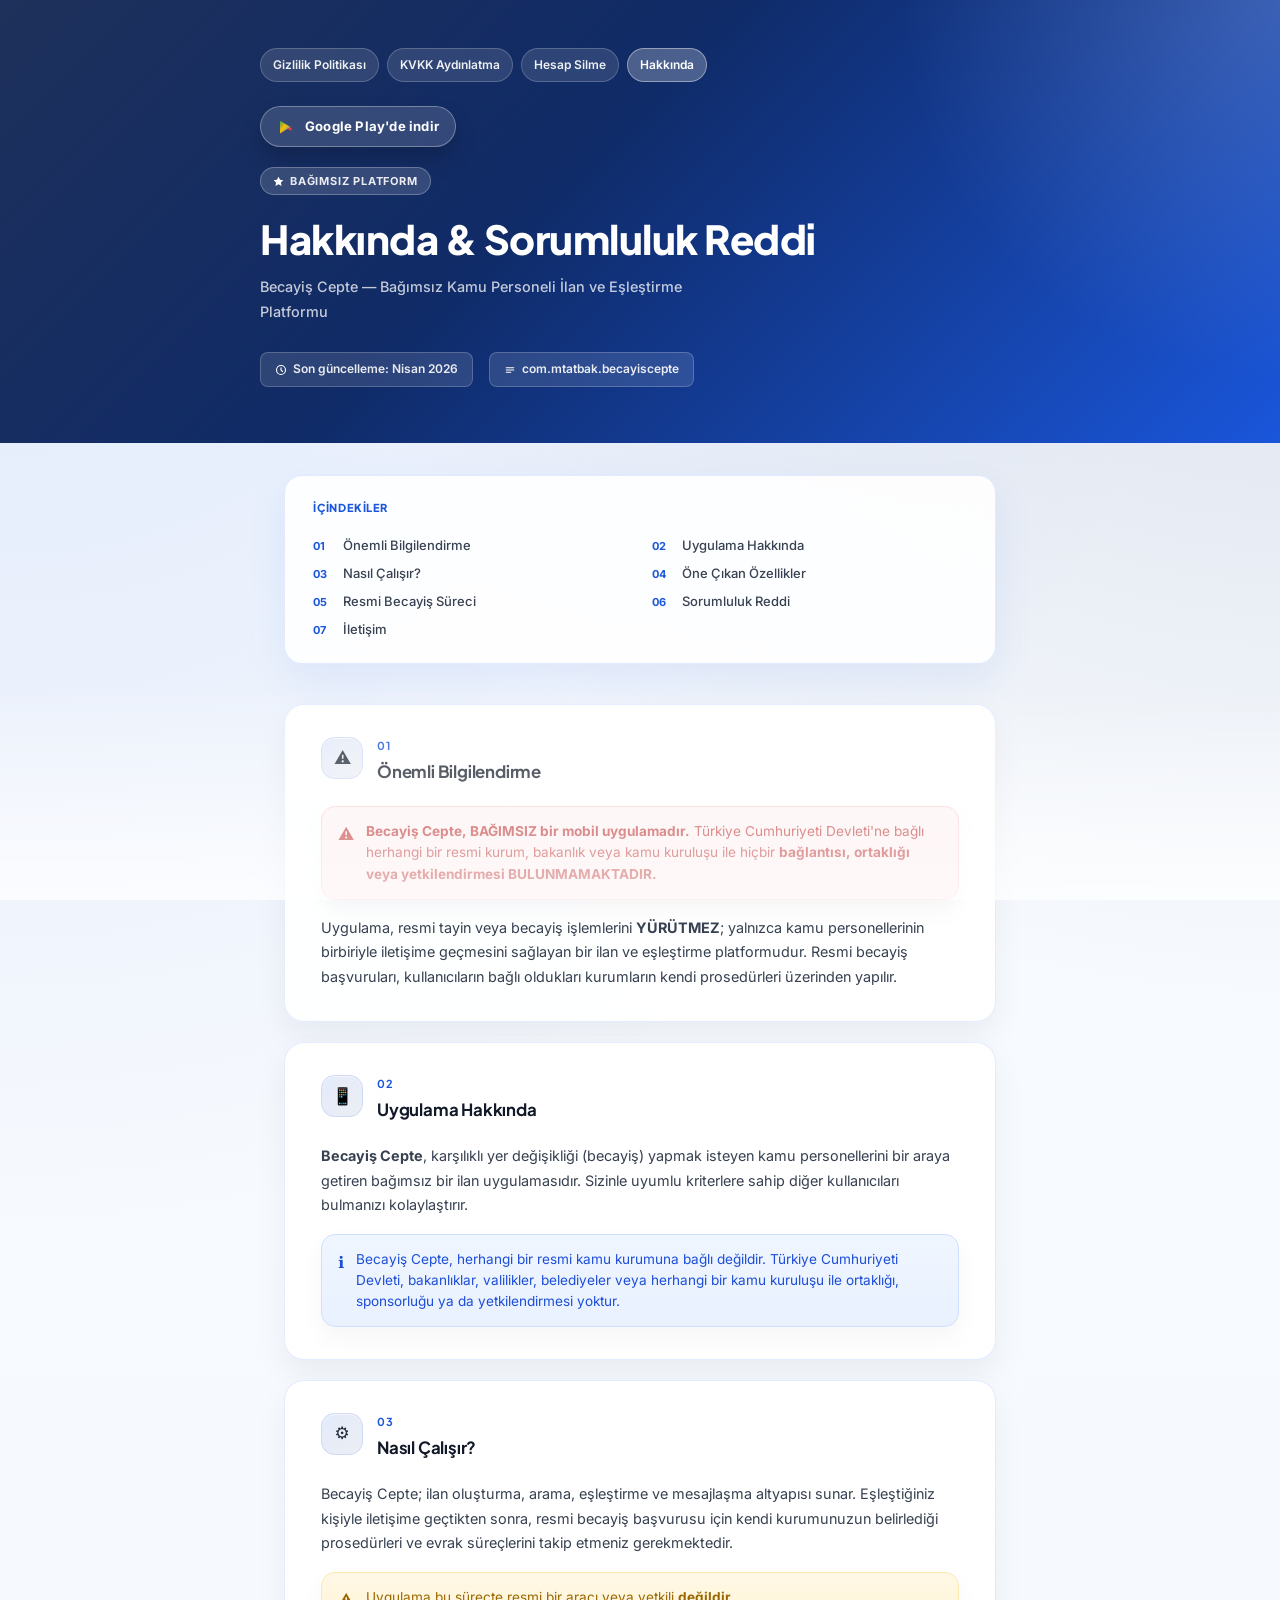
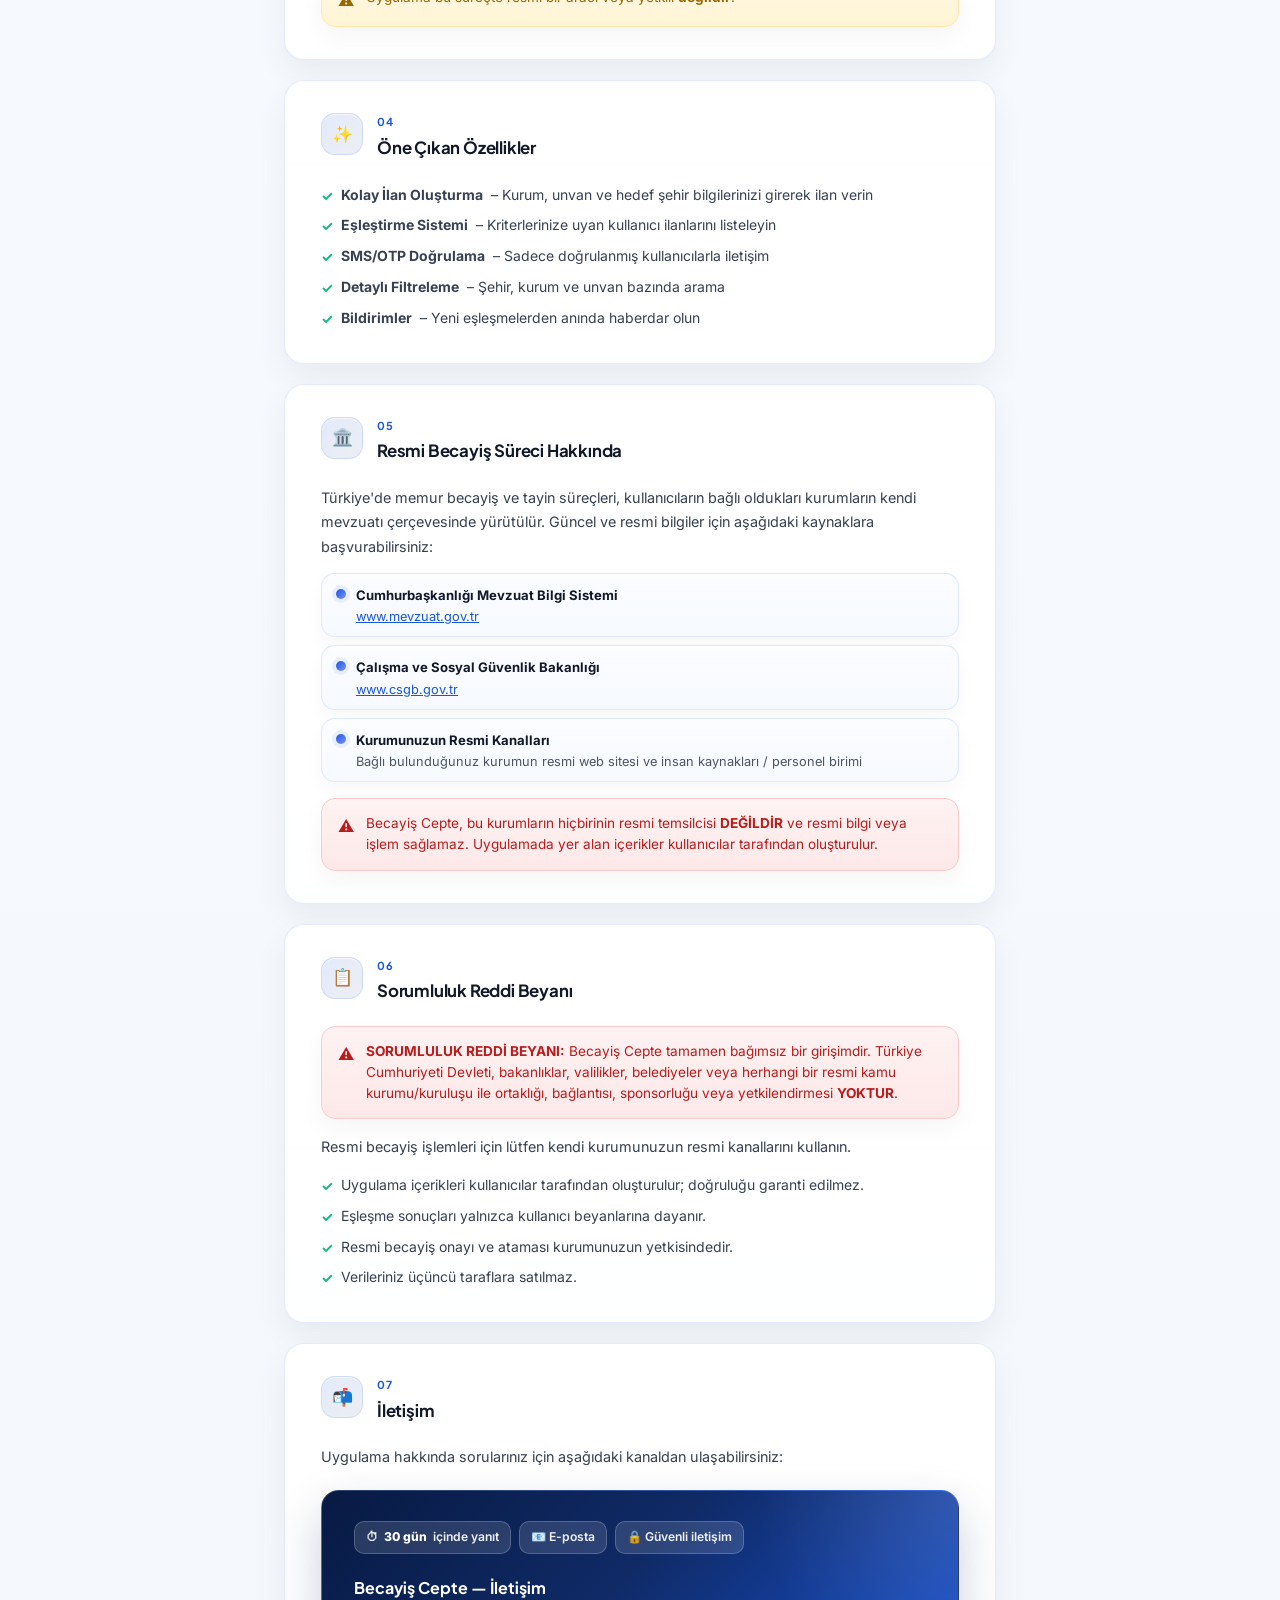
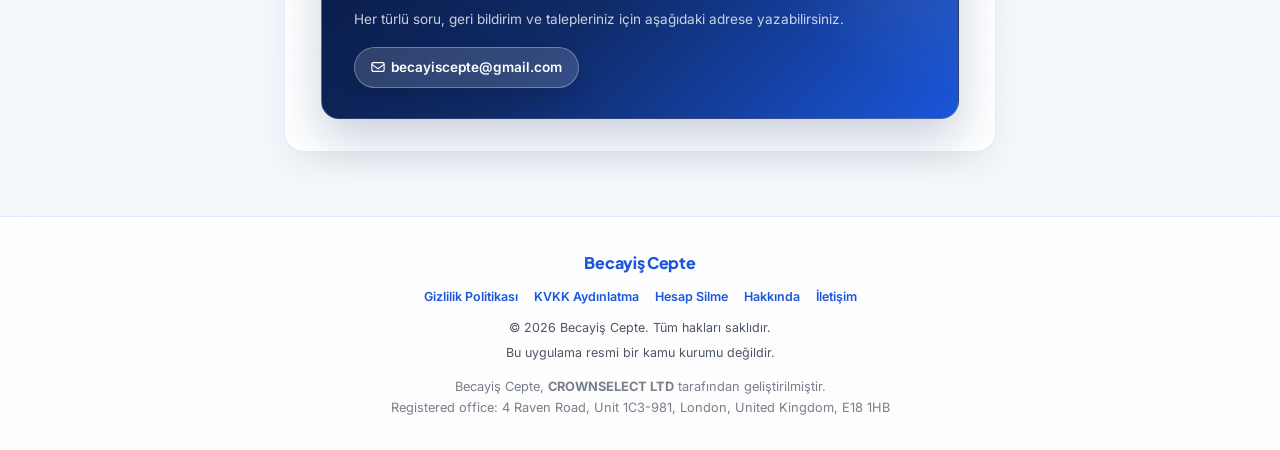
==== commit 7dce776d: "Add SEO tags and Play Store header badge Agent-Logs-Url: https://github.com/mtatbak/vercel_becayis/s" ====
--- a/hakkinda.html
+++ b/hakkinda.html
@@ -6,6 +6,18 @@
   <meta name="theme-color" content="#0F2A66" />
   <title>Hakkında & Sorumluluk Reddi | Becayiş Cepte</title>
   <meta name="description" content="Becayiş Cepte bağımsız bir ilan ve eşleştirme platformudur. Hiçbir resmi kamu kurumu veya bakanlıkla bağlantısı bulunmamaktadır." />
+  <meta name="robots" content="index, follow" />
+  <meta name="author" content="Becayiş Cepte" />
+  <meta name="application-name" content="Becayiş Cepte" />
+  <link rel="canonical" href="/hakkinda" />
+  <meta property="og:locale" content="tr_TR" />
+  <meta property="og:type" content="website" />
+  <meta property="og:site_name" content="Becayiş Cepte" />
+  <meta property="og:title" content="Hakkında & Sorumluluk Reddi | Becayiş Cepte" />
+  <meta property="og:description" content="Becayiş Cepte bağımsız bir ilan ve eşleştirme platformudur. Hiçbir resmi kamu kurumu veya bakanlıkla bağlantısı bulunmamaktadır." />
+  <meta name="twitter:card" content="summary" />
+  <meta name="twitter:title" content="Hakkında & Sorumluluk Reddi | Becayiş Cepte" />
+  <meta name="twitter:description" content="Becayiş Cepte bağımsız bir ilan ve eşleştirme platformudur. Hiçbir resmi kamu kurumu veya bakanlıkla bağlantısı bulunmamaktadır." />
   <link rel="preconnect" href="https://fonts.googleapis.com" />
   <link rel="preconnect" href="https://fonts.gstatic.com" crossorigin />
   <link href="https://fonts.googleapis.com/css2?family=Inter:wght@400;500;600;700;800&family=Plus+Jakarta+Sans:wght@500;600;700;800&display=swap" rel="stylesheet" />
@@ -22,6 +34,22 @@
         <a href="/hesap-sil">Hesap Silme</a>
         <a href="/hakkinda" class="active">Hakkında</a>
       </nav>
+      <div class="header-cta">
+        <a class="store-badge" href="https://play.google.com/store/apps/details?id=com.mtatbak.becayiscepte" target="_blank" rel="noopener noreferrer" aria-label="Becayiş Cepte uygulamasını Google Play'den indir">
+          <svg viewBox="0 0 24 24" aria-hidden="true" focusable="false">
+            <defs>
+              <linearGradient id="play-gradient" x1="0" y1="0" x2="1" y2="1">
+                <stop offset="0%" stop-color="#34A853" />
+                <stop offset="45%" stop-color="#FBBC04" />
+                <stop offset="100%" stop-color="#4285F4" />
+              </linearGradient>
+            </defs>
+            <path d="M4 3.5v17l14-8.5-14-8.5z" fill="url(#play-gradient)" />
+            <path d="M18 12l-4 2.4 4 2.4 2-1.2z" fill="#EA4335" />
+          </svg>
+          Google Play'de indir
+        </a>
+      </div>
       <div class="badge">
         <svg width="11" height="11" viewBox="0 0 16 16" fill="none"><path d="M8 1L10.2 5.5L15 6.2L11.5 9.6L12.4 14.4L8 12L3.6 14.4L4.5 9.6L1 6.2L5.8 5.5L8 1Z" fill="white"/></svg>
         Bağımsız Platform
@@ -233,10 +261,6 @@
       </div>
       <p>© 2026 Becayiş Cepte. Tüm hakları saklıdır.</p>
       <p style="margin-top:4px;">Bu uygulama resmi bir kamu kurumu değildir.</p>
-      <p style="margin-top:8px;">
-        <a href="https://play.google.com/store/apps/details?id=com.mtatbak.becayiscepte" target="_blank" rel="noopener noreferrer">Google Play'de indir</a>
-        <span style="margin-left:6px; opacity:0.75;">• Sadece Android</span>
-      </p>
       <p style="margin-top:14px; font-size:0.8rem; opacity:0.75; line-height:1.6;">
         Becayiş Cepte, <strong style="opacity:1;">CROWNSELECT LTD</strong> tarafından geliştirilmiştir.<br/>
         Registered office: 4 Raven Road, Unit 1C3-981, London, United Kingdom, E18 1HB
--- a/style.css
+++ b/style.css
@@ -177,6 +177,42 @@
   color: var(--white);
 }
 
+.header-cta {
+  display: flex;
+  flex-wrap: wrap;
+  gap: 12px;
+  margin-bottom: 1.25rem;
+}
+
+.store-badge {
+  display: inline-flex;
+  align-items: center;
+  gap: 10px;
+  background: rgba(255,255,255,0.14);
+  border: 1px solid rgba(255,255,255,0.32);
+  color: var(--white);
+  text-decoration: none;
+  font-size: 0.82rem;
+  font-weight: 700;
+  letter-spacing: 0.2px;
+  padding: 8px 16px;
+  border-radius: 999px;
+  box-shadow: 0 12px 22px rgba(0,0,0,0.18);
+  transition: transform 0.15s ease, background 0.15s ease, border-color 0.15s ease;
+}
+
+.store-badge svg {
+  width: 18px;
+  height: 18px;
+  flex-shrink: 0;
+}
+
+.store-badge:hover {
+  background: rgba(255,255,255,0.22);
+  border-color: rgba(255,255,255,0.5);
+  transform: translateY(-1px);
+}
+
 /* TOC */
 .toc-wrap {
   max-width: 760px;
@@ -701,6 +737,7 @@
   .callout, .data-row, .right-list li { border-radius: 12px; }
   .contact-card { padding: 1.5rem 1.1rem; }
   .contact-link { width: 100%; justify-content: center; }
+  .store-badge { width: 100%; justify-content: center; }
   .topnav { width: 100%; }
   .topnav a { flex: 1; justify-content: center; }
 }
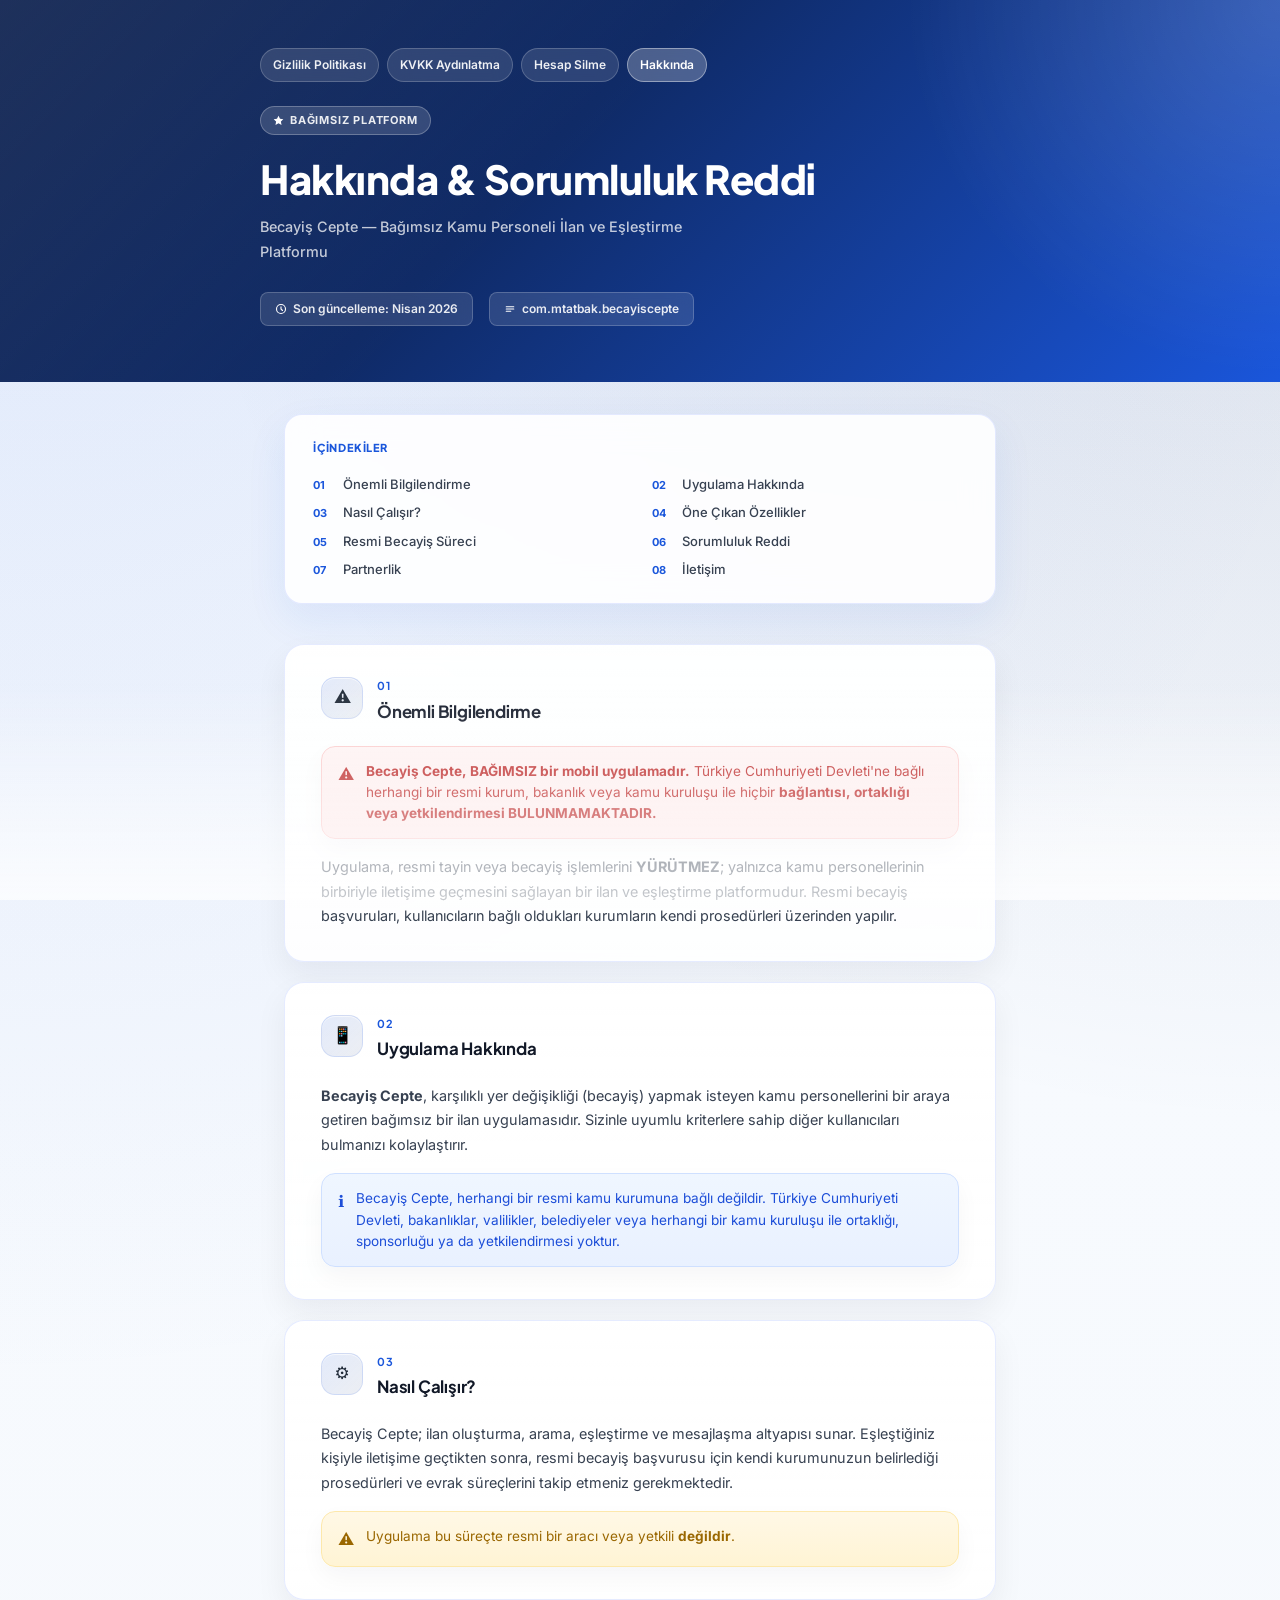
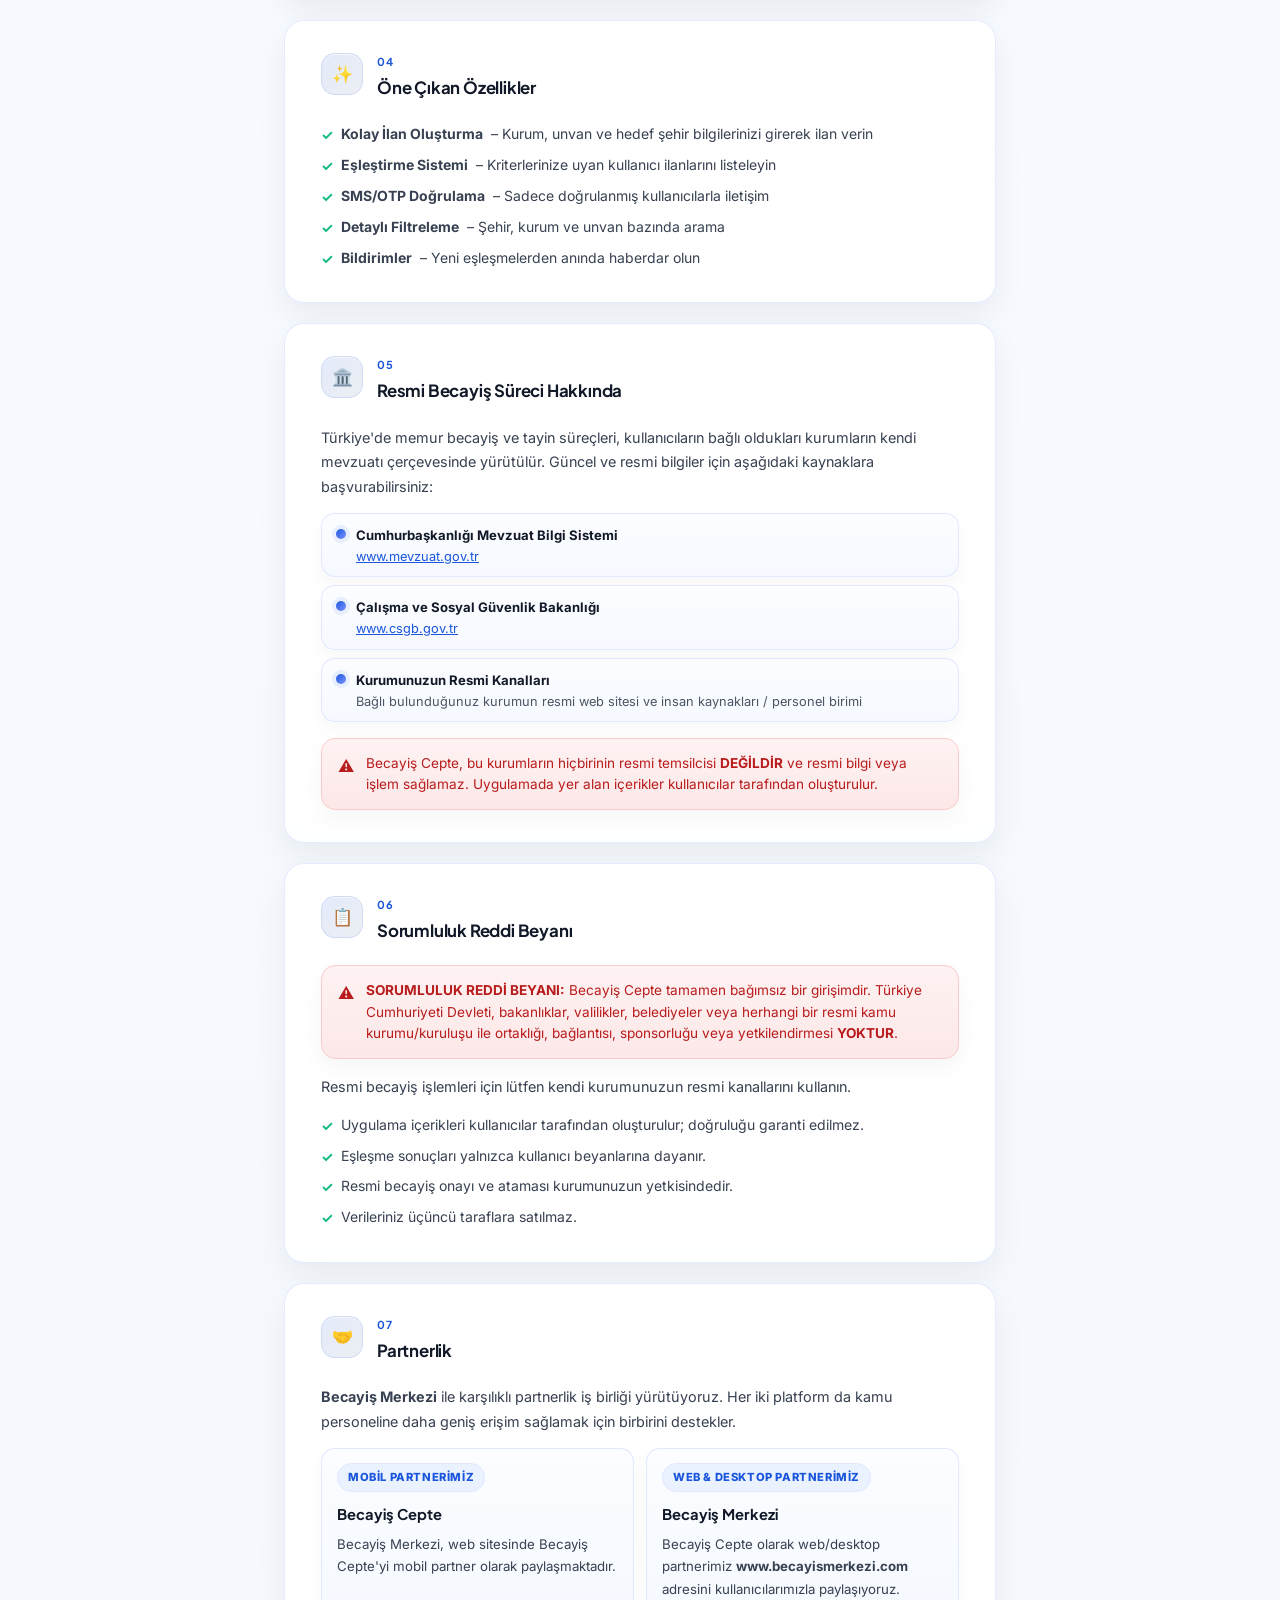
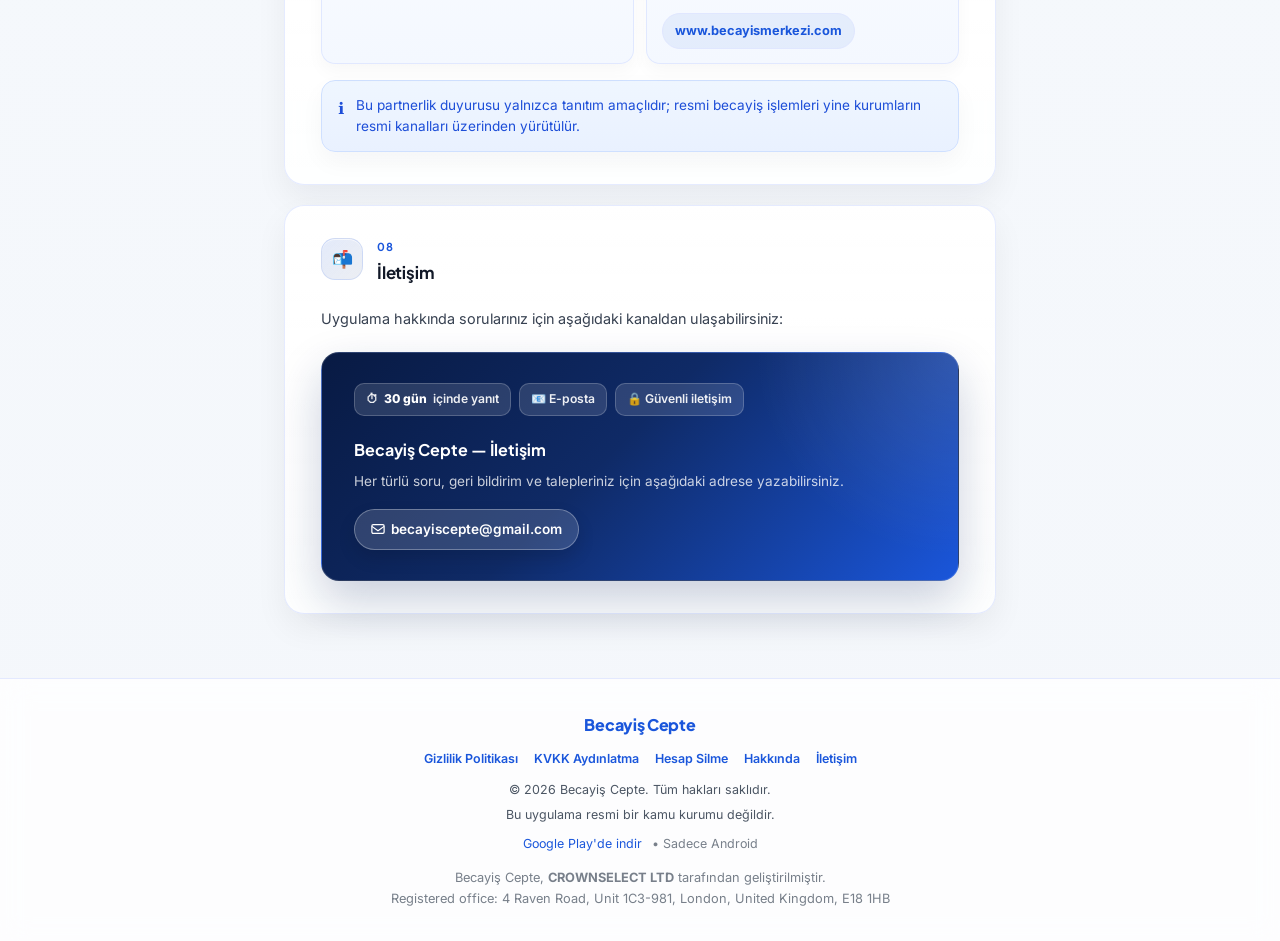
==== commit 208a53e5: "Add partnership section for Becayis Merkezi on About page Agent-Logs-Url: https://github.com/mtatbak" ====
--- a/hakkinda.html
+++ b/hakkinda.html
@@ -6,18 +6,6 @@
   <meta name="theme-color" content="#0F2A66" />
   <title>Hakkında & Sorumluluk Reddi | Becayiş Cepte</title>
   <meta name="description" content="Becayiş Cepte bağımsız bir ilan ve eşleştirme platformudur. Hiçbir resmi kamu kurumu veya bakanlıkla bağlantısı bulunmamaktadır." />
-  <meta name="robots" content="index, follow" />
-  <meta name="author" content="Becayiş Cepte" />
-  <meta name="application-name" content="Becayiş Cepte" />
-  <link rel="canonical" href="/hakkinda" />
-  <meta property="og:locale" content="tr_TR" />
-  <meta property="og:type" content="website" />
-  <meta property="og:site_name" content="Becayiş Cepte" />
-  <meta property="og:title" content="Hakkında & Sorumluluk Reddi | Becayiş Cepte" />
-  <meta property="og:description" content="Becayiş Cepte bağımsız bir ilan ve eşleştirme platformudur. Hiçbir resmi kamu kurumu veya bakanlıkla bağlantısı bulunmamaktadır." />
-  <meta name="twitter:card" content="summary" />
-  <meta name="twitter:title" content="Hakkında & Sorumluluk Reddi | Becayiş Cepte" />
-  <meta name="twitter:description" content="Becayiş Cepte bağımsız bir ilan ve eşleştirme platformudur. Hiçbir resmi kamu kurumu veya bakanlıkla bağlantısı bulunmamaktadır." />
   <link rel="preconnect" href="https://fonts.googleapis.com" />
   <link rel="preconnect" href="https://fonts.gstatic.com" crossorigin />
   <link href="https://fonts.googleapis.com/css2?family=Inter:wght@400;500;600;700;800&family=Plus+Jakarta+Sans:wght@500;600;700;800&display=swap" rel="stylesheet" />
@@ -34,22 +22,6 @@
         <a href="/hesap-sil">Hesap Silme</a>
         <a href="/hakkinda" class="active">Hakkında</a>
       </nav>
-      <div class="header-cta">
-        <a class="store-badge" href="https://play.google.com/store/apps/details?id=com.mtatbak.becayiscepte" target="_blank" rel="noopener noreferrer" aria-label="Becayiş Cepte uygulamasını Google Play'den indir">
-          <svg viewBox="0 0 24 24" aria-hidden="true" focusable="false">
-            <defs>
-              <linearGradient id="play-gradient" x1="0" y1="0" x2="1" y2="1">
-                <stop offset="0%" stop-color="#34A853" />
-                <stop offset="45%" stop-color="#FBBC04" />
-                <stop offset="100%" stop-color="#4285F4" />
-              </linearGradient>
-            </defs>
-            <path d="M4 3.5v17l14-8.5-14-8.5z" fill="url(#play-gradient)" />
-            <path d="M18 12l-4 2.4 4 2.4 2-1.2z" fill="#EA4335" />
-          </svg>
-          Google Play'de indir
-        </a>
-      </div>
       <div class="badge">
         <svg width="11" height="11" viewBox="0 0 16 16" fill="none"><path d="M8 1L10.2 5.5L15 6.2L11.5 9.6L12.4 14.4L8 12L3.6 14.4L4.5 9.6L1 6.2L5.8 5.5L8 1Z" fill="white"/></svg>
         Bağımsız Platform
@@ -79,7 +51,8 @@
         <li><a href="#h-4">Öne Çıkan Özellikler</a></li>
         <li><a href="#h-5">Resmi Becayiş Süreci</a></li>
         <li><a href="#h-6">Sorumluluk Reddi</a></li>
-        <li><a href="#h-7">İletişim</a></li>
+        <li><a href="#h-7">Partnerlik</a></li>
+        <li><a href="#h-8">İletişim</a></li>
       </ol>
     </nav>
   </div>
@@ -223,9 +196,39 @@
 
     <section class="section" id="h-7">
       <div class="section-header">
+        <div class="section-icon">🤝</div>
+        <div class="section-title-group">
+          <div class="section-num">07</div>
+          <h2>Partnerlik</h2>
+        </div>
+      </div>
+      <p>
+        <strong>Becayiş Merkezi</strong> ile karşılıklı partnerlik iş birliği yürütüyoruz. Her iki platform da kamu personeline daha geniş erişim sağlamak için birbirini destekler.
+      </p>
+      <div class="partner-grid">
+        <article class="partner-card">
+          <div class="partner-chip">Mobil Partnerimiz</div>
+          <h3>Becayiş Cepte</h3>
+          <p>Becayiş Merkezi, web sitesinde Becayiş Cepte'yi mobil partner olarak paylaşmaktadır.</p>
+        </article>
+        <article class="partner-card">
+          <div class="partner-chip">Web &amp; Desktop Partnerimiz</div>
+          <h3>Becayiş Merkezi</h3>
+          <p>Becayiş Cepte olarak web/desktop partnerimiz <strong>www.becayismerkezi.com</strong> adresini kullanıcılarımızla paylaşıyoruz.</p>
+          <a href="https://www.becayismerkezi.com" target="_blank" rel="noopener noreferrer" class="partner-link">www.becayismerkezi.com</a>
+        </article>
+      </div>
+      <div class="callout callout-info">
+        <span class="callout-icon">ℹ️</span>
+        <span>Bu partnerlik duyurusu yalnızca tanıtım amaçlıdır; resmi becayiş işlemleri yine kurumların resmi kanalları üzerinden yürütülür.</span>
+      </div>
+    </section>
+
+    <section class="section" id="h-8">
+      <div class="section-header">
         <div class="section-icon">📬</div>
         <div class="section-title-group">
-          <div class="section-num">07</div>
+          <div class="section-num">08</div>
           <h2>İletişim</h2>
         </div>
       </div>
@@ -261,6 +264,10 @@
       </div>
       <p>© 2026 Becayiş Cepte. Tüm hakları saklıdır.</p>
       <p style="margin-top:4px;">Bu uygulama resmi bir kamu kurumu değildir.</p>
+      <p style="margin-top:8px;">
+        <a href="https://play.google.com/store/apps/details?id=com.mtatbak.becayiscepte" target="_blank" rel="noopener noreferrer">Google Play'de indir</a>
+        <span style="margin-left:6px; opacity:0.75;">• Sadece Android</span>
+      </p>
       <p style="margin-top:14px; font-size:0.8rem; opacity:0.75; line-height:1.6;">
         Becayiş Cepte, <strong style="opacity:1;">CROWNSELECT LTD</strong> tarafından geliştirilmiştir.<br/>
         Registered office: 4 Raven Road, Unit 1C3-981, London, United Kingdom, E18 1HB
--- a/style.css
+++ b/style.css
@@ -177,42 +177,6 @@
   color: var(--white);
 }
 
-.header-cta {
-  display: flex;
-  flex-wrap: wrap;
-  gap: 12px;
-  margin-bottom: 1.25rem;
-}
-
-.store-badge {
-  display: inline-flex;
-  align-items: center;
-  gap: 10px;
-  background: rgba(255,255,255,0.14);
-  border: 1px solid rgba(255,255,255,0.32);
-  color: var(--white);
-  text-decoration: none;
-  font-size: 0.82rem;
-  font-weight: 700;
-  letter-spacing: 0.2px;
-  padding: 8px 16px;
-  border-radius: 999px;
-  box-shadow: 0 12px 22px rgba(0,0,0,0.18);
-  transition: transform 0.15s ease, background 0.15s ease, border-color 0.15s ease;
-}
-
-.store-badge svg {
-  width: 18px;
-  height: 18px;
-  flex-shrink: 0;
-}
-
-.store-badge:hover {
-  background: rgba(255,255,255,0.22);
-  border-color: rgba(255,255,255,0.5);
-  transform: translateY(-1px);
-}
-
 /* TOC */
 .toc-wrap {
   max-width: 760px;
@@ -562,6 +526,66 @@
   font-size: 0.78rem;
   color: var(--gray-900);
   font-family: 'JetBrains Mono', 'SF Mono', Consolas, monospace;
+}
+
+/* PARTNER */
+.partner-grid {
+  display: grid;
+  grid-template-columns: repeat(auto-fit, minmax(240px, 1fr));
+  gap: 12px;
+  margin-top: 0.65rem;
+}
+
+.partner-card {
+  background: linear-gradient(180deg, #fbfdff, #f4f8ff);
+  border: 1px solid rgba(224,231,255,0.95);
+  border-radius: 14px;
+  padding: 14px 15px;
+  box-shadow: 0 8px 18px rgba(17,24,39,0.03);
+}
+
+.partner-chip {
+  display: inline-flex;
+  align-items: center;
+  font-size: 0.7rem;
+  font-weight: 800;
+  letter-spacing: 0.6px;
+  text-transform: uppercase;
+  color: var(--primary);
+  background: var(--primary-light);
+  border: 1px solid var(--primary-border);
+  border-radius: 999px;
+  padding: 4px 10px;
+  margin-bottom: 0.65rem;
+}
+
+.partner-card h3 {
+  font-size: 0.92rem;
+  margin-top: 0;
+  margin-bottom: 0.35rem;
+}
+
+.partner-card p {
+  margin-bottom: 0;
+  font-size: 0.83rem;
+}
+
+.partner-link {
+  display: inline-flex;
+  align-items: center;
+  margin-top: 0.8rem;
+  padding: 6px 12px;
+  border-radius: 999px;
+  border: 1px solid var(--primary-border);
+  background: rgba(26,86,219,0.08);
+  color: var(--primary);
+  text-decoration: none;
+  font-size: 0.8rem;
+  font-weight: 700;
+}
+
+.partner-link:hover {
+  background: rgba(26,86,219,0.14);
 }
 
 /* CONTACT CARD */
@@ -737,7 +761,6 @@
   .callout, .data-row, .right-list li { border-radius: 12px; }
   .contact-card { padding: 1.5rem 1.1rem; }
   .contact-link { width: 100%; justify-content: center; }
-  .store-badge { width: 100%; justify-content: center; }
   .topnav { width: 100%; }
   .topnav a { flex: 1; justify-content: center; }
 }
